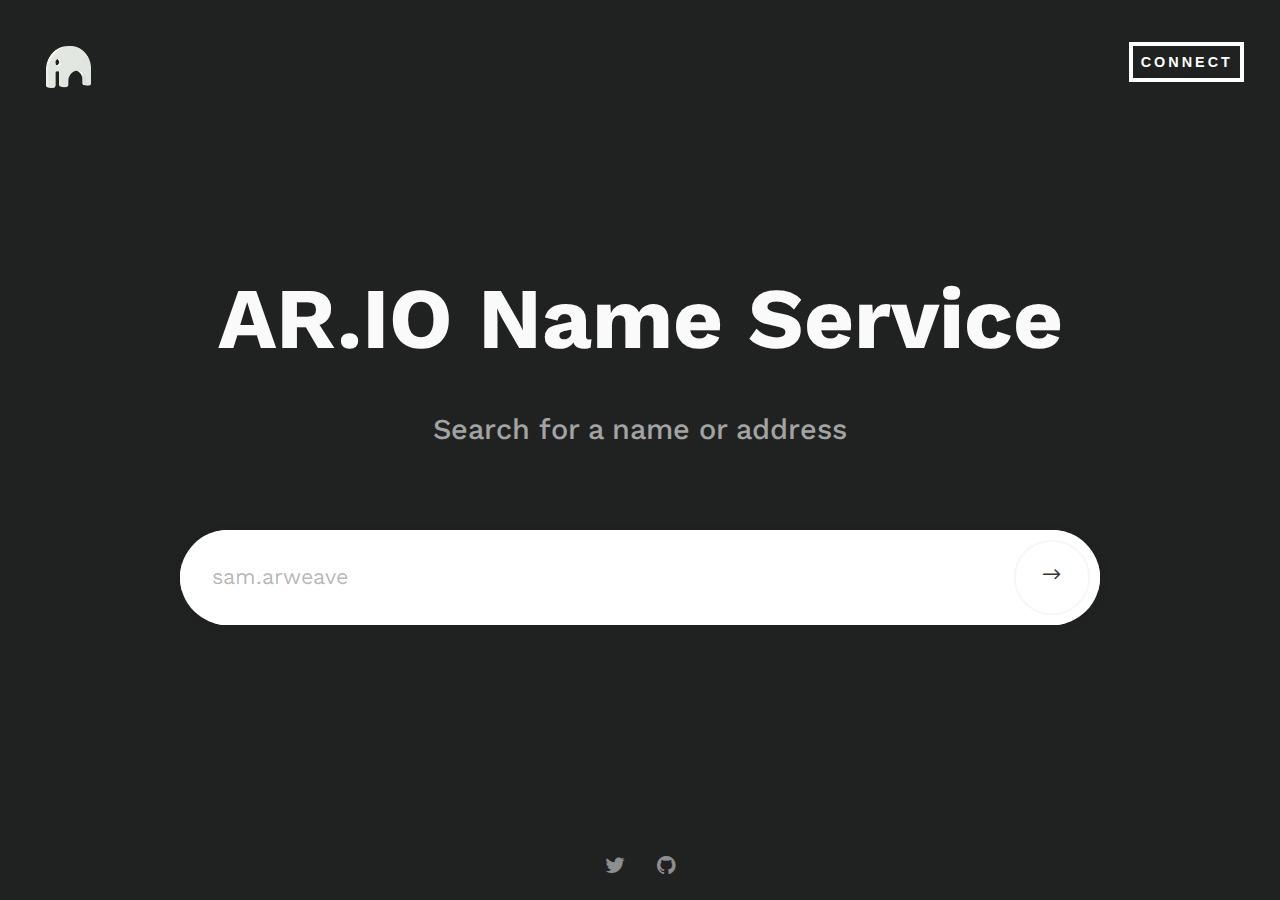
==== index-dark.html @ ba5bc006 "node" ====
<!DOCTYPE html>

<html lang="en-US">
<head>
  <meta charset="UTF-8"/>
  <meta name="viewport" content="width=device-width, initial-scale=1.0">

    <meta name="LPB" content="">
    <meta name="Gateway Name Service"
        content="A decentralized and permanent naming system that is enabled by AR.IO Gateways and used to connect friendly names to PermaWeb apps, pages and data.">
    <meta property="og:image" content="https://res.cloudinary.com/donw16xff/image/upload/v1654749670/slack-imgs.jpg">
    <meta property="og:url" content="https://res.cloudinary.com/donw16xff/image/upload/v1654749670/slack-imgs.jpg">

  <link href="assets/fonts/font-awesome.css" rel="stylesheet" type="text/css">
  <link href="assets/fonts/elegant-fonts.css" rel="stylesheet" type="text/css">
  <!-- <link href="https://fonts.googleapis.com/css?family=Montserrat:400,700" rel="stylesheet"> -->
  <link rel="preconnect" href="https://fonts.googleapis.com">
  <link rel="preconnect" href="https://fonts.gstatic.com" crossorigin>
  <link href="https://fonts.googleapis.com/css2?family=Work+Sans:ital,wght@0,100;0,200;0,300;0,400;0,500;0,600;0,700;0,800;0,900;1,100;1,200;1,300;1,400;1,500;1,600;1,700;1,800;1,900&display=swap" rel="stylesheet">
  <link rel="stylesheet" href="assets/bootstrap/css/bootstrap.css" type="text/css">
  <link rel="stylesheet" href="assets/css/magnific-popup.css" type="text/css">
  <link rel="stylesheet" href="assets/css/style.css" type="text/css">
  <link rel="preconnect" href="https://fonts.googleapis.com">
  <link rel="preconnect" href="https://fonts.gstatic.com" crossorigin>
  <link rel="preconnect" href="https://fonts.googleapis.com">
  <link rel="preconnect" href="https://fonts.gstatic.com" crossorigin>
  <link href="https://fonts.googleapis.com/css2?family=IBM+Plex+Sans:ital,wght@0,100;0,200;0,300;0,400;0,500;0,600;0,700;1,100;1,200;1,300;1,400;1,500;1,600;1,700&family=Karla:ital,wght@0,200;0,300;0,400;0,500;0,600;0,700;0,800;1,200;1,300;1,400;1,500;1,600;1,700;1,800&family=Work+Sans:ital,wght@0,100;0,200;0,300;0,400;0,500;0,600;0,700;0,800;0,900;1,100;1,200;1,300;1,400;1,500;1,600;1,700;1,800;1,900&display=swap" rel="stylesheet">
  <link rel="icon" type="image/png" href="assets/img/favicon-light.png" />

  <title>AR.IO - Composable Gateways</title>

  <style>
  body { background-color: #f3f3f3; }
  </style>

</head>

<body class="dark">

  <div class="page-wrapper">
    <header>
      <div class="brand animate"><a href="index.html"><img src="assets/img/logo-white.png" width="65" alt="" style="padding: 10px;"></a></div>
      <nav>
        <div class="connect-dark">


          <ul class="navigation animate">

            <!-- <li><a href="#" >Whitepaper</a></li> -->

            <li><a href="" data-toggle="modal" data-target="#modal-our-works">Connect</a></li>
          </ul>
          <!--end navigation-->
        </div>
      </nav>
    </header>
    <div class="content-wrapper">
      <div class="content-main animate">
        <div class="container">
          <h1 class="font-size-90" style="color: #fafafa !important;">AR.IO Name Service</h1>
          <h2 class="opacity-60" style="color: #fafafa !important;">Search for a name or address</h2>
          <div class="col-md-10 col-sm-10 col-md-offset-1 col-sm-offset-1">
            <form class="form">
              <div class="input-group">
                <input type="text" class="form-control" name="email" placeholder="sam.arweave">
                <span class="input-group-btn">
                  <button class="btn" type="submit"><i class="arrow_right"></i></button>
                </span>
              </div>
              <!-- <p class="note">*Only relevant information, no spam</p> -->
            </form>
            <!--end form-->
          </div>
          <!--end col-md-10-->
        </div>
        <!--end container-->
      </div>
      <!--end content-main-->
      <div class="background-wrapper">
        <div id="background-content"></div>
      </div>
      <!--end background-wrapper-->
    </div>
    <!--end content-wrapper-->
    <footer>
      <div class="social-icons animate">
        <a href="#"><i class="fa fa-twitter" style="color: #fafafa !important;"></i></a>
        <!-- <a href="#"><i class="fa fa-linkedin"></i></a> -->
        <a href="#"><i class="fa fa-github" style="color: #fafafa !important;"></i></a>


      </div>
      <!--end social-icons-->
    </footer>
  </div>
  <!--end page-wrapper-->



  <!-- Wallet -->
  <div class="modal fade" id="modal-our-works" tabindex="-1" role="dialog" aria-labelledby="modal-our-works-label">
    <div class="modal-dialog" role="document">
      <div class="container">
        <div class="modal-content">
          <div class="modal-header" data-background-color="#121212">
            <button type="button" class="close" data-dismiss="modal" aria-label="Close"><span aria-hidden="true">&times;</span></button>
            <h2 class="modal-title center" style="color: #fafafa;" id="modal-our-works-label" >Connect a Wallet</h2>
          </div>
          <div class="modal-body">
            <div class="row">
              <div class="col-md-6 col-sm-6">
                <img src="assets/img/1a.jpg" class="work image-popup" alt="">

                <!--end description-->
                <div class="image">
                  <div class="bg-transfer"><img src="assets/img/1a.jpg" alt=""></div>
                </div>

              <!--end work-->
            </div>

            <div class="col-md-6 col-sm-6">
              <img src="assets/img/2a.jpg" class="work image-popup" alt="">


              <!--end description-->
              <div class="image">
                <div class="bg-transfer"><img src="assets/img/2a.jpg" alt=""></div>
              </div>

            <!--end work-->
          </div>





          <!--end col-md-4-->
        </div>
        <!--end row-->
      </div>
      <!--end modal-body-->
    </div>
    <!--end modal-content-->
  </div>
  <!--end container-->
</div>
<!--end modal-dialog-->
</div>
<!--end #wallet-->




<script  src="assets/js/jquery-2.2.1.min.js"></script>

<script  src="assets/bootstrap/js/bootstrap.min.js"></script>
<script  src="assets/js/jquery.validate.min.js"></script>
<script  src="assets/js/jquery.magnific-popup.min.js"></script>
<script  src="assets/js/sketch.min.js"></script>
<script  src="assets/js/custom.js"></script>

<!-- <script>



var latitude = 34.038405;
var longitude = -117.946944;
var markerImage = "assets/img/map-marker.png";
var mapTheme = "light";
var mapElement = "map";

$(".modal").on("shown.bs.modal", function (e) {
google.maps.event.addDomListener(window, 'load', simpleMap(latitude, longitude, markerImage, mapTheme, mapElement));
});



var COLOURS = [ '#121212', '#fafafa', '#0A0B09', '#121212', '#FE0230' ];
var radius = 0;
var randomColor = 0;

Sketch.create({

container: document.getElementById( 'background-content' ),
autoclear: false,
retina: 'auto',

update: function() {
radius = 2 + abs( sin( this.millis * 0.003 ) * 50 );
},

click: function() {
randomColor = parseInt( 0 + (COLOURS.length - 0) * Math.random(), 10 ) ;
},

touchmove: function() {

for ( var i = this.touches.length - 1, touch; i >= 0; i-- ) {

touch = this.touches[i];

this.lineCap = 'round';
this.lineJoin = 'round';
this.fillStyle = this.strokeStyle = COLOURS[ randomColor % COLOURS.length ];
this.lineWidth = radius;

this.beginPath();
this.moveTo( touch.ox, touch.oy );
this.lineTo( touch.x, touch.y );
this.stroke();
}
}
});


</script> -->

</body>
---- assets/fonts/elegant-fonts.css ----
@font-face {
	font-family: 'ElegantIcons';
	src:url('fonts/ElegantIcons.eot');
	src:url('fonts/ElegantIcons.eot?#iefix') format('embedded-opentype'),
		url('fonts/ElegantIcons.woff') format('woff'),
		url('fonts/ElegantIcons.ttf') format('truetype'),
		url('fonts/ElegantIcons.svg#ElegantIcons') format('svg');
	font-weight: normal;
	font-style: normal;
}

/* Use the following CSS code if you want to use data attributes for inserting your icons */
[data-icon]:before {
	font-family: 'ElegantIcons';
	content: attr(data-icon);
	speak: none;
	font-weight: normal;
	font-variant: normal;
	text-transform: none;
	line-height: 1;
	-webkit-font-smoothing: antialiased;
	-moz-osx-font-smoothing: grayscale;
}

/* Use the following CSS code if you want to have a class per icon */
/*
Instead of a list of all class selectors,
you can use the generic selector below, but it's slower:
[class*="your-class-prefix"] {
*/
.arrow_up, .arrow_down, .arrow_left, .arrow_right, .arrow_left-up, .arrow_right-up, .arrow_right-down, .arrow_left-down, .arrow-up-down, .arrow_up-down_alt, .arrow_left-right_alt, .arrow_left-right, .arrow_expand_alt2, .arrow_expand_alt, .arrow_condense, .arrow_expand, .arrow_move, .arrow_carrot-up, .arrow_carrot-down, .arrow_carrot-left, .arrow_carrot-right, .arrow_carrot-2up, .arrow_carrot-2down, .arrow_carrot-2left, .arrow_carrot-2right, .arrow_carrot-up_alt2, .arrow_carrot-down_alt2, .arrow_carrot-left_alt2, .arrow_carrot-right_alt2, .arrow_carrot-2up_alt2, .arrow_carrot-2down_alt2, .arrow_carrot-2left_alt2, .arrow_carrot-2right_alt2, .arrow_triangle-up, .arrow_triangle-down, .arrow_triangle-left, .arrow_triangle-right, .arrow_triangle-up_alt2, .arrow_triangle-down_alt2, .arrow_triangle-left_alt2, .arrow_triangle-right_alt2, .arrow_back, .icon_minus-06, .icon_plus, .icon_close, .icon_check, .icon_minus_alt2, .icon_plus_alt2, .icon_close_alt2, .icon_check_alt2, .icon_zoom-out_alt, .icon_zoom-in_alt, .icon_search, .icon_box-empty, .icon_box-selected, .icon_minus-box, .icon_plus-box, .icon_box-checked, .icon_circle-empty, .icon_circle-slelected, .icon_stop_alt2, .icon_stop, .icon_pause_alt2, .icon_pause, .icon_menu, .icon_menu-square_alt2, .icon_menu-circle_alt2, .icon_ul, .icon_ol, .icon_adjust-horiz, .icon_adjust-vert, .icon_document_alt, .icon_documents_alt, .icon_pencil, .icon_pencil-edit_alt, .icon_pencil-edit, .icon_folder-alt, .icon_folder-open_alt, .icon_folder-add_alt, .icon_info_alt, .icon_error-oct_alt, .icon_error-circle_alt, .icon_error-triangle_alt, .icon_question_alt2, .icon_question, .icon_comment_alt, .icon_chat_alt, .icon_vol-mute_alt, .icon_volume-low_alt, .icon_volume-high_alt, .icon_quotations, .icon_quotations_alt2, .icon_clock_alt, .icon_lock_alt, .icon_lock-open_alt, .icon_key_alt, .icon_cloud_alt, .icon_cloud-upload_alt, .icon_cloud-download_alt, .icon_image, .icon_images, .icon_lightbulb_alt, .icon_gift_alt, .icon_house_alt, .icon_genius, .icon_mobile, .icon_tablet, .icon_laptop, .icon_desktop, .icon_camera_alt, .icon_mail_alt, .icon_cone_alt, .icon_ribbon_alt, .icon_bag_alt, .icon_creditcard, .icon_cart_alt, .icon_paperclip, .icon_tag_alt, .icon_tags_alt, .icon_trash_alt, .icon_cursor_alt, .icon_mic_alt, .icon_compass_alt, .icon_pin_alt, .icon_pushpin_alt, .icon_map_alt, .icon_drawer_alt, .icon_toolbox_alt, .icon_book_alt, .icon_calendar, .icon_film, .icon_table, .icon_contacts_alt, .icon_headphones, .icon_lifesaver, .icon_piechart, .icon_refresh, .icon_link_alt, .icon_link, .icon_loading, .icon_blocked, .icon_archive_alt, .icon_heart_alt, .icon_star_alt, .icon_star-half_alt, .icon_star, .icon_star-half, .icon_tools, .icon_tool, .icon_cog, .icon_cogs, .arrow_up_alt, .arrow_down_alt, .arrow_left_alt, .arrow_right_alt, .arrow_left-up_alt, .arrow_right-up_alt, .arrow_right-down_alt, .arrow_left-down_alt, .arrow_condense_alt, .arrow_expand_alt3, .arrow_carrot_up_alt, .arrow_carrot-down_alt, .arrow_carrot-left_alt, .arrow_carrot-right_alt, .arrow_carrot-2up_alt, .arrow_carrot-2dwnn_alt, .arrow_carrot-2left_alt, .arrow_carrot-2right_alt, .arrow_triangle-up_alt, .arrow_triangle-down_alt, .arrow_triangle-left_alt, .arrow_triangle-right_alt, .icon_minus_alt, .icon_plus_alt, .icon_close_alt, .icon_check_alt, .icon_zoom-out, .icon_zoom-in, .icon_stop_alt, .icon_menu-square_alt, .icon_menu-circle_alt, .icon_document, .icon_documents, .icon_pencil_alt, .icon_folder, .icon_folder-open, .icon_folder-add, .icon_folder_upload, .icon_folder_download, .icon_info, .icon_error-circle, .icon_error-oct, .icon_error-triangle, .icon_question_alt, .icon_comment, .icon_chat, .icon_vol-mute, .icon_volume-low, .icon_volume-high, .icon_quotations_alt, .icon_clock, .icon_lock, .icon_lock-open, .icon_key, .icon_cloud, .icon_cloud-upload, .icon_cloud-download, .icon_lightbulb, .icon_gift, .icon_house, .icon_camera, .icon_mail, .icon_cone, .icon_ribbon, .icon_bag, .icon_cart, .icon_tag, .icon_tags, .icon_trash, .icon_cursor, .icon_mic, .icon_compass, .icon_pin, .icon_pushpin, .icon_map, .icon_drawer, .icon_toolbox, .icon_book, .icon_contacts, .icon_archive, .icon_heart, .icon_profile, .icon_group, .icon_grid-2x2, .icon_grid-3x3, .icon_music, .icon_pause_alt, .icon_phone, .icon_upload, .icon_download, .social_facebook, .social_twitter, .social_pinterest, .social_googleplus, .social_tumblr, .social_tumbleupon, .social_wordpress, .social_instagram, .social_dribbble, .social_vimeo, .social_linkedin, .social_rss, .social_deviantart, .social_share, .social_myspace, .social_skype, .social_youtube, .social_picassa, .social_googledrive, .social_flickr, .social_blogger, .social_spotify, .social_delicious, .social_facebook_circle, .social_twitter_circle, .social_pinterest_circle, .social_googleplus_circle, .social_tumblr_circle, .social_stumbleupon_circle, .social_wordpress_circle, .social_instagram_circle, .social_dribbble_circle, .social_vimeo_circle, .social_linkedin_circle, .social_rss_circle, .social_deviantart_circle, .social_share_circle, .social_myspace_circle, .social_skype_circle, .social_youtube_circle, .social_picassa_circle, .social_googledrive_alt2, .social_flickr_circle, .social_blogger_circle, .social_spotify_circle, .social_delicious_circle, .social_facebook_square, .social_twitter_square, .social_pinterest_square, .social_googleplus_square, .social_tumblr_square, .social_stumbleupon_square, .social_wordpress_square, .social_instagram_square, .social_dribbble_square, .social_vimeo_square, .social_linkedin_square, .social_rss_square, .social_deviantart_square, .social_share_square, .social_myspace_square, .social_skype_square, .social_youtube_square, .social_picassa_square, .social_googledrive_square, .social_flickr_square, .social_blogger_square, .social_spotify_square, .social_delicious_square, .icon_printer, .icon_calulator, .icon_building, .icon_floppy, .icon_drive, .icon_search-2, .icon_id, .icon_id-2, .icon_puzzle, .icon_like, .icon_dislike, .icon_mug, .icon_currency, .icon_wallet, .icon_pens, .icon_easel, .icon_flowchart, .icon_datareport, .icon_briefcase, .icon_shield, .icon_percent, .icon_globe, .icon_globe-2, .icon_target, .icon_hourglass, .icon_balance, .icon_rook, .icon_printer-alt, .icon_calculator_alt, .icon_building_alt, .icon_floppy_alt, .icon_drive_alt, .icon_search_alt, .icon_id_alt, .icon_id-2_alt, .icon_puzzle_alt, .icon_like_alt, .icon_dislike_alt, .icon_mug_alt, .icon_currency_alt, .icon_wallet_alt, .icon_pens_alt, .icon_easel_alt, .icon_flowchart_alt, .icon_datareport_alt, .icon_briefcase_alt, .icon_shield_alt, .icon_percent_alt, .icon_globe_alt, .icon_clipboard {
	font-family: 'ElegantIcons';
	speak: none;
	font-style: normal;
	font-weight: normal;
	font-variant: normal;
	text-transform: none;
	line-height: 1;
	-webkit-font-smoothing: antialiased;
}
.arrow_up:before {
	content: "\21";
}
.arrow_down:before {
	content: "\22";
}
.arrow_left:before {
	content: "\23";
}
.arrow_right:before {
	content: "\24";
}
.arrow_left-up:before {
	content: "\25";
}
.arrow_right-up:before {
	content: "\26";
}
.arrow_right-down:before {
	content: "\27";
}
.arrow_left-down:before {
	content: "\28";
}
.arrow-up-down:before {
	content: "\29";
}
.arrow_up-down_alt:before {
	content: "\2a";
}
.arrow_left-right_alt:before {
	content: "\2b";
}
.arrow_left-right:before {
	content: "\2c";
}
.arrow_expand_alt2:before {
	content: "\2d";
}
.arrow_expand_alt:before {
	content: "\2e";
}
.arrow_condense:before {
	content: "\2f";
}
.arrow_expand:before {
	content: "\30";
}
.arrow_move:before {
	content: "\31";
}
.arrow_carrot-up:before {
	content: "\32";
}
.arrow_carrot-down:before {
	content: "\33";
}
.arrow_carrot-left:before {
	content: "\34";
}
.arrow_carrot-right:before {
	content: "\35";
}
.arrow_carrot-2up:before {
	content: "\36";
}
.arrow_carrot-2down:before {
	content: "\37";
}
.arrow_carrot-2left:before {
	content: "\38";
}
.arrow_carrot-2right:before {
	content: "\39";
}
.arrow_carrot-up_alt2:before {
	content: "\3a";
}
.arrow_carrot-down_alt2:before {
	content: "\3b";
}
.arrow_carrot-left_alt2:before {
	content: "\3c";
}
.arrow_carrot-right_alt2:before {
	content: "\3d";
}
.arrow_carrot-2up_alt2:before {
	content: "\3e";
}
.arrow_carrot-2down_alt2:before {
	content: "\3f";
}
.arrow_carrot-2left_alt2:before {
	content: "\40";
}
.arrow_carrot-2right_alt2:before {
	content: "\41";
}
.arrow_triangle-up:before {
	content: "\42";
}
.arrow_triangle-down:before {
	content: "\43";
}
.arrow_triangle-left:before {
	content: "\44";
}
.arrow_triangle-right:before {
	content: "\45";
}
.arrow_triangle-up_alt2:before {
	content: "\46";
}
.arrow_triangle-down_alt2:before {
	content: "\47";
}
.arrow_triangle-left_alt2:before {
	content: "\48";
}
.arrow_triangle-right_alt2:before {
	content: "\49";
}
.arrow_back:before {
	content: "\4a";
}
.icon_minus-06:before {
	content: "\4b";
}
.icon_plus:before {
	content: "\4c";
}
.icon_close:before {
	content: "\4d";
}
.icon_check:before {
	content: "\4e";
}
.icon_minus_alt2:before {
	content: "\4f";
}
.icon_plus_alt2:before {
	content: "\50";
}
.icon_close_alt2:before {
	content: "\51";
}
.icon_check_alt2:before {
	content: "\52";
}
.icon_zoom-out_alt:before {
	content: "\53";
}
.icon_zoom-in_alt:before {
	content: "\54";
}
.icon_search:before {
	content: "\55";
}
.icon_box-empty:before {
	content: "\56";
}
.icon_box-selected:before {
	content: "\57";
}
.icon_minus-box:before {
	content: "\58";
}
.icon_plus-box:before {
	content: "\59";
}
.icon_box-checked:before {
	content: "\5a";
}
.icon_circle-empty:before {
	content: "\5b";
}
.icon_circle-slelected:before {
	content: "\5c";
}
.icon_stop_alt2:before {
	content: "\5d";
}
.icon_stop:before {
	content: "\5e";
}
.icon_pause_alt2:before {
	content: "\5f";
}
.icon_pause:before {
	content: "\60";
}
.icon_menu:before {
	content: "\61";
}
.icon_menu-square_alt2:before {
	content: "\62";
}
.icon_menu-circle_alt2:before {
	content: "\63";
}
.icon_ul:before {
	content: "\64";
}
.icon_ol:before {
	content: "\65";
}
.icon_adjust-horiz:before {
	content: "\66";
}
.icon_adjust-vert:before {
	content: "\67";
}
.icon_document_alt:before {
	content: "\68";
}
.icon_documents_alt:before {
	content: "\69";
}
.icon_pencil:before {
	content: "\6a";
}
.icon_pencil-edit_alt:before {
	content: "\6b";
}
.icon_pencil-edit:before {
	content: "\6c";
}
.icon_folder-alt:before {
	content: "\6d";
}
.icon_folder-open_alt:before {
	content: "\6e";
}
.icon_folder-add_alt:before {
	content: "\6f";
}
.icon_info_alt:before {
	content: "\70";
}
.icon_error-oct_alt:before {
	content: "\71";
}
.icon_error-circle_alt:before {
	content: "\72";
}
.icon_error-triangle_alt:before {
	content: "\73";
}
.icon_question_alt2:before {
	content: "\74";
}
.icon_question:before {
	content: "\75";
}
.icon_comment_alt:before {
	content: "\76";
}
.icon_chat_alt:before {
	content: "\77";
}
.icon_vol-mute_alt:before {
	content: "\78";
}
.icon_volume-low_alt:before {
	content: "\79";
}
.icon_volume-high_alt:before {
	content: "\7a";
}
.icon_quotations:before {
	content: "\7b";
}
.icon_quotations_alt2:before {
	content: "\7c";
}
.icon_clock_alt:before {
	content: "\7d";
}
.icon_lock_alt:before {
	content: "\7e";
}
.icon_lock-open_alt:before {
	content: "\e000";
}
.icon_key_alt:before {
	content: "\e001";
}
.icon_cloud_alt:before {
	content: "\e002";
}
.icon_cloud-upload_alt:before {
	content: "\e003";
}
.icon_cloud-download_alt:before {
	content: "\e004";
}
.icon_image:before {
	content: "\e005";
}
.icon_images:before {
	content: "\e006";
}
.icon_lightbulb_alt:before {
	content: "\e007";
}
.icon_gift_alt:before {
	content: "\e008";
}
.icon_house_alt:before {
	content: "\e009";
}
.icon_genius:before {
	content: "\e00a";
}
.icon_mobile:before {
	content: "\e00b";
}
.icon_tablet:before {
	content: "\e00c";
}
.icon_laptop:before {
	content: "\e00d";
}
.icon_desktop:before {
	content: "\e00e";
}
.icon_camera_alt:before {
	content: "\e00f";
}
.icon_mail_alt:before {
	content: "\e010";
}
.icon_cone_alt:before {
	content: "\e011";
}
.icon_ribbon_alt:before {
	content: "\e012";
}
.icon_bag_alt:before {
	content: "\e013";
}
.icon_creditcard:before {
	content: "\e014";
}
.icon_cart_alt:before {
	content: "\e015";
}
.icon_paperclip:before {
	content: "\e016";
}
.icon_tag_alt:before {
	content: "\e017";
}
.icon_tags_alt:before {
	content: "\e018";
}
.icon_trash_alt:before {
	content: "\e019";
}
.icon_cursor_alt:before {
	content: "\e01a";
}
.icon_mic_alt:before {
	content: "\e01b";
}
.icon_compass_alt:before {
	content: "\e01c";
}
.icon_pin_alt:before {
	content: "\e01d";
}
.icon_pushpin_alt:before {
	content: "\e01e";
}
.icon_map_alt:before {
	content: "\e01f";
}
.icon_drawer_alt:before {
	content: "\e020";
}
.icon_toolbox_alt:before {
	content: "\e021";
}
.icon_book_alt:before {
	content: "\e022";
}
.icon_calendar:before {
	content: "\e023";
}
.icon_film:before {
	content: "\e024";
}
.icon_table:before {
	content: "\e025";
}
.icon_contacts_alt:before {
	content: "\e026";
}
.icon_headphones:before {
	content: "\e027";
}
.icon_lifesaver:before {
	content: "\e028";
}
.icon_piechart:before {
	content: "\e029";
}
.icon_refresh:before {
	content: "\e02a";
}
.icon_link_alt:before {
	content: "\e02b";
}
.icon_link:before {
	content: "\e02c";
}
.icon_loading:before {
	content: "\e02d";
}
.icon_blocked:before {
	content: "\e02e";
}
.icon_archive_alt:before {
	content: "\e02f";
}
.icon_heart_alt:before {
	content: "\e030";
}
.icon_star_alt:before {
	content: "\e031";
}
.icon_star-half_alt:before {
	content: "\e032";
}
.icon_star:before {
	content: "\e033";
}
.icon_star-half:before {
	content: "\e034";
}
.icon_tools:before {
	content: "\e035";
}
.icon_tool:before {
	content: "\e036";
}
.icon_cog:before {
	content: "\e037";
}
.icon_cogs:before {
	content: "\e038";
}
.arrow_up_alt:before {
	content: "\e039";
}
.arrow_down_alt:before {
	content: "\e03a";
}
.arrow_left_alt:before {
	content: "\e03b";
}
.arrow_right_alt:before {
	content: "\e03c";
}
.arrow_left-up_alt:before {
	content: "\e03d";
}
.arrow_right-up_alt:before {
	content: "\e03e";
}
.arrow_right-down_alt:before {
	content: "\e03f";
}
.arrow_left-down_alt:before {
	content: "\e040";
}
.arrow_condense_alt:before {
	content: "\e041";
}
.arrow_expand_alt3:before {
	content: "\e042";
}
.arrow_carrot_up_alt:before {
	content: "\e043";
}
.arrow_carrot-down_alt:before {
	content: "\e044";
}
.arrow_carrot-left_alt:before {
	content: "\e045";
}
.arrow_carrot-right_alt:before {
	content: "\e046";
}
.arrow_carrot-2up_alt:before {
	content: "\e047";
}
.arrow_carrot-2dwnn_alt:before {
	content: "\e048";
}
.arrow_carrot-2left_alt:before {
	content: "\e049";
}
.arrow_carrot-2right_alt:before {
	content: "\e04a";
}
.arrow_triangle-up_alt:before {
	content: "\e04b";
}
.arrow_triangle-down_alt:before {
	content: "\e04c";
}
.arrow_triangle-left_alt:before {
	content: "\e04d";
}
.arrow_triangle-right_alt:before {
	content: "\e04e";
}
.icon_minus_alt:before {
	content: "\e04f";
}
.icon_plus_alt:before {
	content: "\e050";
}
.icon_close_alt:before {
	content: "\e051";
}
.icon_check_alt:before {
	content: "\e052";
}
.icon_zoom-out:before {
	content: "\e053";
}
.icon_zoom-in:before {
	content: "\e054";
}
.icon_stop_alt:before {
	content: "\e055";
}
.icon_menu-square_alt:before {
	content: "\e056";
}
.icon_menu-circle_alt:before {
	content: "\e057";
}
.icon_document:before {
	content: "\e058";
}
.icon_documents:before {
	content: "\e059";
}
.icon_pencil_alt:before {
	content: "\e05a";
}
.icon_folder:before {
	content: "\e05b";
}
.icon_folder-open:before {
	content: "\e05c";
}
.icon_folder-add:before {
	content: "\e05d";
}
.icon_folder_upload:before {
	content: "\e05e";
}
.icon_folder_download:before {
	content: "\e05f";
}
.icon_info:before {
	content: "\e060";
}
.icon_error-circle:before {
	content: "\e061";
}
.icon_error-oct:before {
	content: "\e062";
}
.icon_error-triangle:before {
	content: "\e063";
}
.icon_question_alt:before {
	content: "\e064";
}
.icon_comment:before {
	content: "\e065";
}
.icon_chat:before {
	content: "\e066";
}
.icon_vol-mute:before {
	content: "\e067";
}
.icon_volume-low:before {
	content: "\e068";
}
.icon_volume-high:before {
	content: "\e069";
}
.icon_quotations_alt:before {
	content: "\e06a";
}
.icon_clock:before {
	content: "\e06b";
}
.icon_lock:before {
	content: "\e06c";
}
.icon_lock-open:before {
	content: "\e06d";
}
.icon_key:before {
	content: "\e06e";
}
.icon_cloud:before {
	content: "\e06f";
}
.icon_cloud-upload:before {
	content: "\e070";
}
.icon_cloud-download:before {
	content: "\e071";
}
.icon_lightbulb:before {
	content: "\e072";
}
.icon_gift:before {
	content: "\e073";
}
.icon_house:before {
	content: "\e074";
}
.icon_camera:before {
	content: "\e075";
}
.icon_mail:before {
	content: "\e076";
}
.icon_cone:before {
	content: "\e077";
}
.icon_ribbon:before {
	content: "\e078";
}
.icon_bag:before {
	content: "\e079";
}
.icon_cart:before {
	content: "\e07a";
}
.icon_tag:before {
	content: "\e07b";
}
.icon_tags:before {
	content: "\e07c";
}
.icon_trash:before {
	content: "\e07d";
}
.icon_cursor:before {
	content: "\e07e";
}
.icon_mic:before {
	content: "\e07f";
}
.icon_compass:before {
	content: "\e080";
}
.icon_pin:before {
	content: "\e081";
}
.icon_pushpin:before {
	content: "\e082";
}
.icon_map:before {
	content: "\e083";
}
.icon_drawer:before {
	content: "\e084";
}
.icon_toolbox:before {
	content: "\e085";
}
.icon_book:before {
	content: "\e086";
}
.icon_contacts:before {
	content: "\e087";
}
.icon_archive:before {
	content: "\e088";
}
.icon_heart:before {
	content: "\e089";
}
.icon_profile:before {
	content: "\e08a";
}
.icon_group:before {
	content: "\e08b";
}
.icon_grid-2x2:before {
	content: "\e08c";
}
.icon_grid-3x3:before {
	content: "\e08d";
}
.icon_music:before {
	content: "\e08e";
}
.icon_pause_alt:before {
	content: "\e08f";
}
.icon_phone:before {
	content: "\e090";
}
.icon_upload:before {
	content: "\e091";
}
.icon_download:before {
	content: "\e092";
}
.social_facebook:before {
	content: "\e093";
}
.social_twitter:before {
	content: "\e094";
}
.social_pinterest:before {
	content: "\e095";
}
.social_googleplus:before {
	content: "\e096";
}
.social_tumblr:before {
	content: "\e097";
}
.social_tumbleupon:before {
	content: "\e098";
}
.social_wordpress:before {
	content: "\e099";
}
.social_instagram:before {
	content: "\e09a";
}
.social_dribbble:before {
	content: "\e09b";
}
.social_vimeo:before {
	content: "\e09c";
}
.social_linkedin:before {
	content: "\e09d";
}
.social_rss:before {
	content: "\e09e";
}
.social_deviantart:before {
	content: "\e09f";
}
.social_share:before {
	content: "\e0a0";
}
.social_myspace:before {
	content: "\e0a1";
}
.social_skype:before {
	content: "\e0a2";
}
.social_youtube:before {
	content: "\e0a3";
}
.social_picassa:before {
	content: "\e0a4";
}
.social_googledrive:before {
	content: "\e0a5";
}
.social_flickr:before {
	content: "\e0a6";
}
.social_blogger:before {
	content: "\e0a7";
}
.social_spotify:before {
	content: "\e0a8";
}
.social_delicious:before {
	content: "\e0a9";
}
.social_facebook_circle:before {
	content: "\e0aa";
}
.social_twitter_circle:before {
	content: "\e0ab";
}
.social_pinterest_circle:before {
	content: "\e0ac";
}
.social_googleplus_circle:before {
	content: "\e0ad";
}
.social_tumblr_circle:before {
	content: "\e0ae";
}
.social_stumbleupon_circle:before {
	content: "\e0af";
}
.social_wordpress_circle:before {
	content: "\e0b0";
}
.social_instagram_circle:before {
	content: "\e0b1";
}
.social_dribbble_circle:before {
	content: "\e0b2";
}
.social_vimeo_circle:before {
	content: "\e0b3";
}
.social_linkedin_circle:before {
	content: "\e0b4";
}
.social_rss_circle:before {
	content: "\e0b5";
}
.social_deviantart_circle:before {
	content: "\e0b6";
}
.social_share_circle:before {
	content: "\e0b7";
}
.social_myspace_circle:before {
	content: "\e0b8";
}
.social_skype_circle:before {
	content: "\e0b9";
}
.social_youtube_circle:before {
	content: "\e0ba";
}
.social_picassa_circle:before {
	content: "\e0bb";
}
.social_googledrive_alt2:before {
	content: "\e0bc";
}
.social_flickr_circle:before {
	content: "\e0bd";
}
.social_blogger_circle:before {
	content: "\e0be";
}
.social_spotify_circle:before {
	content: "\e0bf";
}
.social_delicious_circle:before {
	content: "\e0c0";
}
.social_facebook_square:before {
	content: "\e0c1";
}
.social_twitter_square:before {
	content: "\e0c2";
}
.social_pinterest_square:before {
	content: "\e0c3";
}
.social_googleplus_square:before {
	content: "\e0c4";
}
.social_tumblr_square:before {
	content: "\e0c5";
}
.social_stumbleupon_square:before {
	content: "\e0c6";
}
.social_wordpress_square:before {
	content: "\e0c7";
}
.social_instagram_square:before {
	content: "\e0c8";
}
.social_dribbble_square:before {
	content: "\e0c9";
}
.social_vimeo_square:before {
	content: "\e0ca";
}
.social_linkedin_square:before {
	content: "\e0cb";
}
.social_rss_square:before {
	content: "\e0cc";
}
.social_deviantart_square:before {
	content: "\e0cd";
}
.social_share_square:before {
	content: "\e0ce";
}
.social_myspace_square:before {
	content: "\e0cf";
}
.social_skype_square:before {
	content: "\e0d0";
}
.social_youtube_square:before {
	content: "\e0d1";
}
.social_picassa_square:before {
	content: "\e0d2";
}
.social_googledrive_square:before {
	content: "\e0d3";
}
.social_flickr_square:before {
	content: "\e0d4";
}
.social_blogger_square:before {
	content: "\e0d5";
}
.social_spotify_square:before {
	content: "\e0d6";
}
.social_delicious_square:before {
	content: "\e0d7";
}
.icon_printer:before {
	content: "\e103";
}
.icon_calulator:before {
	content: "\e0ee";
}
.icon_building:before {
	content: "\e0ef";
}
.icon_floppy:before {
	content: "\e0e8";
}
.icon_drive:before {
	content: "\e0ea";
}
.icon_search-2:before {
	content: "\e101";
}
.icon_id:before {
	content: "\e107";
}
.icon_id-2:before {
	content: "\e108";
}
.icon_puzzle:before {
	content: "\e102";
}
.icon_like:before {
	content: "\e106";
}
.icon_dislike:before {
	content: "\e0eb";
}
.icon_mug:before {
	content: "\e105";
}
.icon_currency:before {
	content: "\e0ed";
}
.icon_wallet:before {
	content: "\e100";
}
.icon_pens:before {
	content: "\e104";
}
.icon_easel:before {
	content: "\e0e9";
}
.icon_flowchart:before {
	content: "\e109";
}
.icon_datareport:before {
	content: "\e0ec";
}
.icon_briefcase:before {
	content: "\e0fe";
}
.icon_shield:before {
	content: "\e0f6";
}
.icon_percent:before {
	content: "\e0fb";
}
.icon_globe:before {
	content: "\e0e2";
}
.icon_globe-2:before {
	content: "\e0e3";
}
.icon_target:before {
	content: "\e0f5";
}
.icon_hourglass:before {
	content: "\e0e1";
}
.icon_balance:before {
	content: "\e0ff";
}
.icon_rook:before {
	content: "\e0f8";
}
.icon_printer-alt:before {
	content: "\e0fa";
}
.icon_calculator_alt:before {
	content: "\e0e7";
}
.icon_building_alt:before {
	content: "\e0fd";
}
.icon_floppy_alt:before {
	content: "\e0e4";
}
.icon_drive_alt:before {
	content: "\e0e5";
}
.icon_search_alt:before {
	content: "\e0f7";
}
.icon_id_alt:before {
	content: "\e0e0";
}
.icon_id-2_alt:before {
	content: "\e0fc";
}
.icon_puzzle_alt:before {
	content: "\e0f9";
}
.icon_like_alt:before {
	content: "\e0dd";
}
.icon_dislike_alt:before {
	content: "\e0f1";
}
.icon_mug_alt:before {
	content: "\e0dc";
}
.icon_currency_alt:before {
	content: "\e0f3";
}
.icon_wallet_alt:before {
	content: "\e0d8";
}
.icon_pens_alt:before {
	content: "\e0db";
}
.icon_easel_alt:before {
	content: "\e0f0";
}
.icon_flowchart_alt:before {
	content: "\e0df";
}
.icon_datareport_alt:before {
	content: "\e0f2";
}
.icon_briefcase_alt:before {
	content: "\e0f4";
}
.icon_shield_alt:before {
	content: "\e0d9";
}
.icon_percent_alt:before {
	content: "\e0da";
}
.icon_globe_alt:before {
	content: "\e0de";
}
.icon_clipboard:before {
	content: "\e0e6";
}


	.glyph {
		float: left;
		text-align: center;
		padding: .75em;
		margin: .4em 1.5em .75em 0;
		width: 6em;
text-shadow: none;
	}
        .glyph_big {
        font-size: 128px;
        color: #59c5dc;
        float: left;
        margin-right: 20px;
        }

        .glyph div { padding-bottom: 10px;}

	.glyph input {
		font-family: consolas, monospace;
		font-size: 12px;
		width: 100%;
		text-align: center;
		border: 0;
		box-shadow: 0 0 0 1px #ccc;
		padding: .2em;
                -moz-border-radius: 5px;
                -webkit-border-radius: 5px;
	}
	.centered {
		margin-left: auto;
		margin-right: auto;
	}
	.glyph .fs1 {
		font-size: 2em;
	}
---- assets/css/style.css ----
/*----------------------------------------------------------------------------------------------------------------------
Project:	    CreaSoon
Version:        1.0.0

Default Color   #000;

Body copy:		'Monsterat', sans-serif; 14px;
Headers:		'Monsterat', sans-serif;

----------------------------------------------------------------------------------------------------------------------*/

/*----------------------------------------------------------------------------------------------------------------------
[Table of contents]

A. Basic Styling
  -- Styling

B. Helpers
  -- Animations
  -- Universal Classes

C. Components
  -- Background
  -- Box
  -- Content wrapper
  -- Count-down
  -- Footer
  -- Forms
  -- Header
  -- Magnific popup
  -- Map
  -- Modal
  -- Page wrapper
  -- Parallax
  -- Person
  -- Skill
  -- Social icons
  -- Work;

----------------------------------------------------------------------------------------------------------------------*/

/***********************************************************************************************************************
A. Basic Styling
***********************************************************************************************************************/


body, html {
    height: 100%;
    font-family: 'Work Sans', sans-serif;
    font-size: 1.2rem;
    overflow: hidden;
    position: relative;
    margin-right: 0 !important;
    margin: 0;
    /* background-image: linear-gradient(rgba(0,0,0,0.1),rgba(0,0,0,0.1)), url('../img/h.jpg'); */
    /* background-image: linear-gradient(rgba(0,0,0,0.0),rgba(0,0,0,0.0)), url('../img/01.png'); */
    /* background-image: linear-gradient(RGBA(243, 243, 243, .5),RGBA(243, 243, 243, .5)), url('../img/01.png'); */
    /* background-image: linear-gradient(RGBA(243, 243, 243, .8),RGBA(243, 243, 243, .8)), url('../img/02.jpg'); */
    /* background-image: linear-gradient(RGBA(8, 9, 9, .9),RGBA(8, 9, 9, .9)), url('../img/02.jpg'); */
    /* background-image: linear-gradient(RGBA(243, 243, 243, .8),RGBA(243, 243, 243, .8)), url('../img/04.jpg'); */
}


.light {
  background-image: linear-gradient(RGBA(243, 243, 243, .8),RGBA(243, 243, 243, .8)), url('../img/02.jpg');
}

.dark {
  background-image: linear-gradient(RGBA(8, 9, 9, .9),RGBA(8, 9, 9, .9)), url('../img/02.jpg');
}

@import url('https://fonts.googleapis.com/css?family=Inconsolata:400,700');

.connect a
     {
        /*placement for code pen*/
        /* margin: 10% 40%; */
        /*Button Text Style*/
        font-family:'Inconsolata', 'Helvetica', 'Arial',         sans-serif;
        font-size: inherit;
        text-align: center;
        font-weight: bold;
        letter-spacing: 3px;
        text-transform: uppercase;
        text-decoration:none;
        /*Button Color & Border*/
        border: 4px solid #000 ;
        color: #000;
        background: #fff;
        outline: none;
        /*Position, Display, Size*/
        position: relative;
        display: inline-block;
        padding: 15px 10px 14px;
        cursor: pointer;
        width: auto;
            }
.connect a:after {
        /*Make a:after be as big as button*/
        position: absolute;
        width: 100%;
        height: 100%;
        /*Give a:after Border & Background color*/
        border: 2px solid #000;
        background-color: #000;
        /*Decide Location of a:after..this gives a           bottom right shadow*/
        left: 4px;
        top: 4px;
        /*Place a:after behind button*/
        z-index: -1;
        content: '';
        /*Animation/Transition Speed*/
        -webkit-transition: all 0.5s;
        -moz-transition: all 0.5s;
        -o-transition: all 0.5s;

         }
.connect a:hover {
          top:2px;
          left:2px;
            }
 .connect a:hover:after   {
         top: -2px;
         left: -2px;
            }

            .connect-dark a
                 {
                    /*placement for code pen*/
                    /* margin: 10% 40%; */
                    /*Button Text Style*/
                    font-family:'Inconsolata', 'Helvetica', 'Arial',         sans-serif;
                    font-size: inherit;
                    text-align: center;
                    font-weight: bold;
                    letter-spacing: 3px;
                    text-transform: uppercase;
                    text-decoration:none;
                    /*Button Color & Border*/
                    border: 4px solid #fff ;
                    color: #fff;
                    background: RGBA(32, 33, 33, 1.00);
                    outline: none;
                    /*Position, Display, Size*/
                    position: relative;
                    display: inline-block;
                    padding: 15px 10px 14px;
                    cursor: pointer;
                    width: auto;
                        }
            .connect-dark a:after {
                    /*Make a:after be as big as button*/
                    position: absolute;
                    width: 100%;
                    height: 100%;
                    /*Give a:after Border & Background color*/
                    border: 2px solid #fff;
                    background-color: #fff;
                    /*Decide Location of a:after..this gives a           bottom right shadow*/
                    left: 4px;
                    top: 4px;
                    /*Place a:after behind button*/
                    z-index: -1;
                    content: '';
                    /*Animation/Transition Speed*/
                    -webkit-transition: all 0.5s;
                    -moz-transition: all 0.5s;
                    -o-transition: all 0.5s;

                     }
            .connect-dark a:hover {
                      top:2px;
                      left:2px;
                        }
             .connect-dark a:hover:after   {
                     top: -2px;
                     left: -2px;
                        }


a {
    transition: .4s ease;
    outline: none !important;
    color: #000;
}

a:hover, a:focus, a:active {
    text-decoration: none;
}

a.icon i {
    margin-right: .375rem;
    margin-left: .375rem;
}

dl dt {
    float: left;
}

dl dd {
    text-align: right;
    margin-bottom: .375rem;
}

h1 {
    font-size: 5rem;
    font-weight: bold;
}

h2 {
    font-size: 1.5rem;
}

h4 {
    font-size: 1.125rem;
    font-weight: bold;
}

h5 {
    font-size: .875rem;
}

p {
    opacity: .6;
}

img {
    max-width: 100%;
}

section {
    margin-bottom: 2.5rem;
}

/***********************************************************************************************************************
B. Helpers
***********************************************************************************************************************/

/* Animate */

.animate {
    transition: .6s;
    opacity: 0;
    transform: scale(.98);
}

.animate.idle {
    opacity: 1;
    transform: scale(1);
}

.background-wrapper, .active-slider {
    position: absolute;
    top: 0;
    left: 0;
    width: 100%;
    height: 100%;
    z-index: 0;
    overflow: hidden;
}

.background-wrapper img, .active-slider img {
    width: 100%;
    height: auto;
}

.background-wrapper .map, .active-slider .map {
    height: 100%;
}

.background-wrapper .background-color, .active-slider .background-color {
    position: absolute;
    top: 0;
    left: 0;
    width: 100%;
    height: 100%;
    z-index: -2;
}

.background-wrapper .background-color.background-color-white,
.active-slider .background-color.background-color-white {
    background-color: #fff;
}

.background-wrapper .background-color.background-color-black,
.active-slider .background-color.background-color-black {
    background-color: #000;
}

.bg-transfer {
    background-size: cover;
    background-position: center center;
    position: absolute;
    top: 0;
    left: 0;
    height: 100%;
    overflow: hidden;
    z-index: -1;
    width: 100%;
}

.bg-transfer img {
    display: none !important;
}

.bg-transfer.bg-fixed {
    background-attachment: fixed;
    background-size: 100%;
    background-position: top center;
}

.center {
    text-align: center;
}

.note {
    opacity: .4;
    font-size: .75rem;
    margin: .5rem 0;
}

.shadow {
    box-shadow: 0 .0625rem .625rem rgba(0, 0, 0, .07);
}

.font-size-10 {
    font-size: .625rem;
}

.font-size-20 {
    font-size: 1.25rem;
}

.font-size-30 {
    font-size: 1.875rem;
}

.font-size-40 {
    font-size: 2.5rem;
}

.font-size-50 {
    font-size: 3.125rem;
}

.font-size-60 {
    font-size: 3.75rem;
}

.font-size-70 {
    font-size: 4.375rem;
}

.font-size-80 {
    font-size: 5rem;
}

.font-size-90 {
    font-size: 4.5rem;
}

.font-size-100 {
    font-size: 6.25rem;
}

.font-size-110 {
    font-size: 6.875rem;
}

.font-size-120 {
    font-size: 7.5rem;
}

.opacity-90 {
    opacity: .9;
}

.opacity-80 {
    opacity: .8;
}

.opacity-70 {
    opacity: .7;
}

.opacity-60 {
    opacity: .6;
}

.opacity-50 {
    opacity: .5;
}

.opacity-40 {
    opacity: .4;
}

.opacity-30 {
    opacity: .3;
}

.opacity-20 {
    opacity: .2;
}

.opacity-19 {
    opacity: .19;
}

.opacity-18 {
    opacity: .18;
}

.opacity-17 {
    opacity: .17;
}

.opacity-16 {
    opacity: .16;
}

.opacity-15 {
    opacity: .15;
}

.opacity-14 {
    opacity: .14;
}

.opacity-13 {
    opacity: .13;
}

.opacity-12 {
    opacity: .12;
}

.opacity-11 {
    opacity: .11;
}

.opacity-10 {
    opacity: .1;
}

.opacity-9 {
    opacity: .09;
}

.opacity-8 {
    opacity: .08;
}

.opacity-7 {
    opacity: .07;
}

.opacity-6 {
    opacity: .06;
}

.opacity-5 {
    opacity: .05;
}

.opacity-4 {
    opacity: .04;
}

.opacity-3 {
    opacity: .03;
}

.opacity-2 {
    opacity: .02;
}

.opacity-1 {
    opacity: .01;
}

.opacity-0 {
    opacity: ;
}

/***********************************************************************************************************************
C. Components
***********************************************************************************************************************/

/* Background */

#background-content {
    height: 100%;
    width: 100%;
}

/* -- Box */

.box {
    margin-bottom: 1.875rem;
}

.box .icon {
    margin-top: .9375rem;
}

/* -- Content Wrapper */

.content-wrapper {
    display: table;
    height: 100%;
    width: 100%;
    position: absolute;
}

.content-wrapper .content-main {
    text-align: center;
    z-index: 1;
    pointer-events: none;
    display: table-cell;
    vertical-align: middle;
    position: relative;
}

.content-wrapper .content-main h1 {
    margin-bottom: 2.5rem;
}

.content-wrapper .content-main h2 {
    margin-top: 1.25rem;
    margin-bottom: 2.5rem;
}

.content-wrapper .content-main form {
    pointer-events: auto;
    margin-top: 1.875rem;
    margin-bottom: 1.25rem;
}

.content-wrapper .content-main .container {
    z-index: 1;
    position: relative;
}

/* -- Count Down */

.count-down {
    margin-bottom: 3.75rem;
}

.count-down .countdown-row {
    width: 100%;
}

.count-down .countdown-row.countdown-show4 .countdown-section {
    width: 25%;
}

.count-down .countdown-row.countdown-show3 .countdown-section {
    width: 33%;
}

.count-down .countdown-row.countdown-show2 .countdown-section {
    width: 50%;
}

.count-down .countdown-row.countdown-show1 .countdown-section {
    width: 100%;
}

.count-down .countdown-row .countdown-section {
    display: inline-block;
    position: relative;
}

.count-down .countdown-row .countdown-amount {
    font-size: 3.75rem;
    font-weight: bold;
    display: block;
    margin-bottom: -1.25rem;
    position: relative;
}

.count-down .countdown-row .countdown-period {
    opacity: .5;
    font-size: .75rem;
    text-transform: uppercase;
}

/* -- Footer */

footer {
    position: absolute;
    bottom: .625rem;
    text-align: center;
    width: 100%;
}

footer .social-icons a {
    opacity: .5;
    color: #000;
    padding: .3125rem .625rem;
    display: inline-block;
    font-size: 1.125rem;
}

footer .social-icons a:hover {
    opacity: 1;
}

input[type="text"], input[type="email"], input[type="date"], input[type="time"],
input[type="search"], input[type="password"], input[type="number"],
input[type="tel"], textarea.form-control {
    border-radius: 0;
    transition: .3s;
    box-shadow: none;
    -webkit-appearance: none;
    background-color: rgba(0, 0, 0, .03);
    border: 0 solid transparent;
    color: rgba(0, 0, 0, .6);
    outline: none !important;
    padding-top: .75rem;
    padding-bottom: .75rem;
    padding-left: .75rem;
    padding-right: .75rem;
    width: 100%;
    height: inherit;
    font-size: .875rem;
}

input[type="text"]:active, input[type="text"]:focus, input[type="email"]:active,
input[type="email"]:focus, input[type="date"]:active, input[type="date"]:focus,
input[type="time"]:active, input[type="time"]:focus, input[type="search"]:active,
input[type="search"]:focus, input[type="password"]:active,
input[type="password"]:focus, input[type="number"]:active,
input[type="number"]:focus, input[type="tel"]:active, input[type="tel"]:focus,
textarea.form-control:active, textarea.form-control:focus {
    box-shadow: none;
    background-color: rgba(0, 0, 0, .06);
    border-color: #fff;
}

input[type="text"]:hover, input[type="email"]:hover, input[type="date"]:hover,
input[type="time"]:hover, input[type="search"]:hover,
input[type="password"]:hover, input[type="number"]:hover,
input[type="tel"]:hover, textarea.form-control:hover {
    box-shadow: none;
    background-color: rgba(0, 0, 0, .06);
}

form.has-background {
    border-radius: .3125rem;
    background-color: rgba(0, 0, 0, .3);
    padding: 1.25rem;
}

form.submitted .status {
    transform: scale(1);
}

form.submitted .form-group, form.submitted .input-group {
    pointer-events: none;
}

form .status {
    transform: scale(.1);
    transition: .4s ease;
    top: -1.25rem;
    right: -1.25rem;
    position: absolute;
}

form .status .status-icon {
    border-radius: 50%;
    transition: .4s ease;
    width: 2.5rem;
    height: 2.5rem;
    background-color: grey;
    color: #fff;
    text-align: center;
    line-height: 2.5rem;
}

form .status .status-icon.valid {
    background-color: #50aa8d;
}

form .status .status-icon.invalid {
    background-color: #e45544;
}

form .status i {
    font-size: 1.125rem;
}

.form ::-webkit-input-placeholder {
    color: rgba(0, 0, 0, .3);
}

.form :-moz-placeholder {
    color: rgba(0, 0, 0, .3);
}

.form ::-moz-placeholder {
    color: rgba(0, 0, 0, .3);
}

.form :-ms-input-placeholder {
    color: rgba(0, 0, 0, .3);
}

.input-group {
    box-shadow: .0625rem .0625rem .5rem rgba(0, 0, 0, .07);
    border-radius: 3.125rem;
    width: 100%;
    overflow: hidden;
}

.input-group .input-group-btn {
    position: absolute;
    height: 100%;
    right: 0;
    width: auto;
    z-index: 5;
}

.input-group .input-group-btn .btn {
    transform: scale(.8);
    border-radius: 100%;
    transition: .4s ease;
    border: .1875rem solid rgba(0, 0, 0, .03);
    background-color: transparent;
    height: 100%;
    outline: none !important;
    width: 5rem;
    font-size: 1.5rem;
}

.input-group .input-group-btn .btn:hover {
    background-color: rgba(0, 0, 0, .03);
}

.input-group input[type="text"], .input-group input[type="email"],
.input-group input[type="date"], .input-group input[type="time"],
.input-group input[type="search"], .input-group input[type="password"],
.input-group input[type="number"], .input-group input[type="tel"],
.input-group textarea.form-control {
    border-radius: 0;
    transition: .3s;
    box-shadow: none;
    -webkit-appearance: none;
    background-color: #fff;
    border: .125rem solid #fff;
    color: rgba(0, 0, 0, .6);
    outline: none !important;
    padding-top: 1.5625rem;
    padding-bottom: 1.5625rem;
    padding-left: 1.5625rem;
    padding-right: 1.5625rem;
    width: 100%;
    height: inherit;
    font-size: 1.125rem;
}

.input-group input[type="text"]:active, .input-group input[type="text"]:focus,
.input-group input[type="email"]:active, .input-group input[type="email"]:focus,
.input-group input[type="date"]:active, .input-group input[type="date"]:focus,
.input-group input[type="time"]:active, .input-group input[type="time"]:focus,
.input-group input[type="search"]:active,
.input-group input[type="search"]:focus,
.input-group input[type="password"]:active,
.input-group input[type="password"]:focus,
.input-group input[type="number"]:active,
.input-group input[type="number"]:focus, .input-group input[type="tel"]:active,
.input-group input[type="tel"]:focus, .input-group textarea.form-control:active,
.input-group textarea.form-control:focus {
    box-shadow: none;
    background-color: #fff;
    border-color: #fff;
}

.input-group input[type="text"]:hover, .input-group input[type="email"]:hover,
.input-group input[type="date"]:hover, .input-group input[type="time"]:hover,
.input-group input[type="search"]:hover,
.input-group input[type="password"]:hover,
.input-group input[type="number"]:hover, .input-group input[type="tel"]:hover,
.input-group textarea.form-control:hover {
    box-shadow: none;
    background-color: #fff;
}

.form-group .btn {
    padding-top: .875rem;
    padding-bottom: .875rem;
}

/* -- Header */

.page-wrapper header {
    position: fixed;
    z-index: 999;
    padding: 1.875rem;
    display: table;
    width: 100%;
    pointer-events: none;
}

.page-wrapper header .brand {
    text-align: left;
    display: table-cell;
    vertical-align: middle;
    pointer-events: auto;
}

.page-wrapper header nav {
    display: table-cell;
    vertical-align: middle;
    text-align: right;
}

.page-wrapper header nav .navigation li {
    display: inline-block;
}

.page-wrapper header nav .navigation li a {
    padding: .3125rem .375rem;
    font-weight: bold;
    text-transform: uppercase;
    font-size: .75rem;
    pointer-events: auto;
}

/* -- Magnific Popup */

.mfp-wrap {
    z-index: 2000;
}

.mfp-bg {
    z-index: 1999;
}

/* -- Map */

#map {
    height: 12.5rem;
    width: 100%;
}

/* -- Modal */

.modal {
    text-align: center;
}

.modal.fade .modal-dialog {
    transform: translate(0, 0) scale(.95);
}

.modal.fade.in .modal-dialog {
    transform: translate(0, 0) scale(1);
}

.modal-dialog {
    width: auto;
    display: inline-block;
    text-align: left;
    vertical-align: middle;
    max-width: 100%;
}

.modal-dialog .modal-content {
    border-radius: 0;
    border: none;
}

.modal-dialog .modal-content h2 {
    font-size: 2.25rem;
    font-weight: bold;
}

.modal-dialog .modal-content h3 {
    font-size: 1.5rem;
    margin-bottom: 1.875rem;
}

.modal-dialog .modal-content .modal-header {
    border-bottom: none;
    padding: 4.0625rem 2.8125rem;
}

.modal-dialog .modal-content .modal-header .close {
    opacity: 1;
    background-color: #fff;
    padding: .625rem .875rem;
    position: absolute;
    top: 0;
    right: 0;
    margin-top: 0;
}

.modal-dialog .modal-content .modal-body {
    padding: 2.1875rem 2.8125rem;
}

/* -- Page Wrapper */

.page-wrapper {
    position: relative;
    height: 100%;
    width: 100%;
}

/* -- Parallax */

.parallax {
    position: absolute;
    bottom: 0;
    list-style: none;
    margin-bottom: 0;
}

.parallax img {
    max-width: inherit;
    width: auto;
    position: absolute;
    bottom: 0;
}

/* -- Person */

.person h4 {
    margin-bottom: .3125rem;
}

.person h5 {
    opacity: .7;
    margin-top: .3125rem;
}

.person .image {
    border-radius: 100%;
    height: 7.5rem;
    width: 7.5rem;
    position: relative;
    overflow: hidden;
    z-index: 1;
    display: inline-block;
}

/* -- Skill */

.skill {
    position: relative;
    margin-bottom: 2.5rem;
}

.skill h4 {
    font-size: .875rem;
    text-transform: uppercase;
}

.skill aside {
    opacity: .8;
    position: absolute;
    right: 0;
    top: 0;
}

.skill .bar {
    position: relative;
}

.skill .bar .bar-active, .skill .bar .bar-background {
    height: .125rem;
    background-color: #000;
    position: absolute;
    top: 0;
    left: 0;
}

.skill .bar .bar-background {
    opacity: .2;
    width: 100%;
}

/* -- Social Icons */

.social-icons a {
    color: #000;
    padding: .3125rem;
    display: inline-block;
}

/* -- Work */

.work {
    display: block;
    position: relative;
    margin-bottom: 1.875rem;
}

.work .description {
    position: absolute;
    bottom: .625rem;
    z-index: 2;
    left: .625rem;
}

.work .description h4 {
    font-size: 1.125rem;
    font-weight: bold;
    margin-bottom: .125rem;
    margin-top: 0;
    background-color: #fff;
    padding: .125rem;
    display: inline-block;
}

.work .description h5 {
    font-size: .875rem;
    margin-bottom: 0;
    margin-top: 0;
    background-color: #fff;
    padding: .125rem;
}

.work .image {
    position: relative;
    height: 13.75rem;
    z-index: 1;
}

@media screen and (min-width: 48rem) {
    .modal:before {
        display: inline-block;
        vertical-align: middle;
        content: " ";
        height: 100%;
    }
}
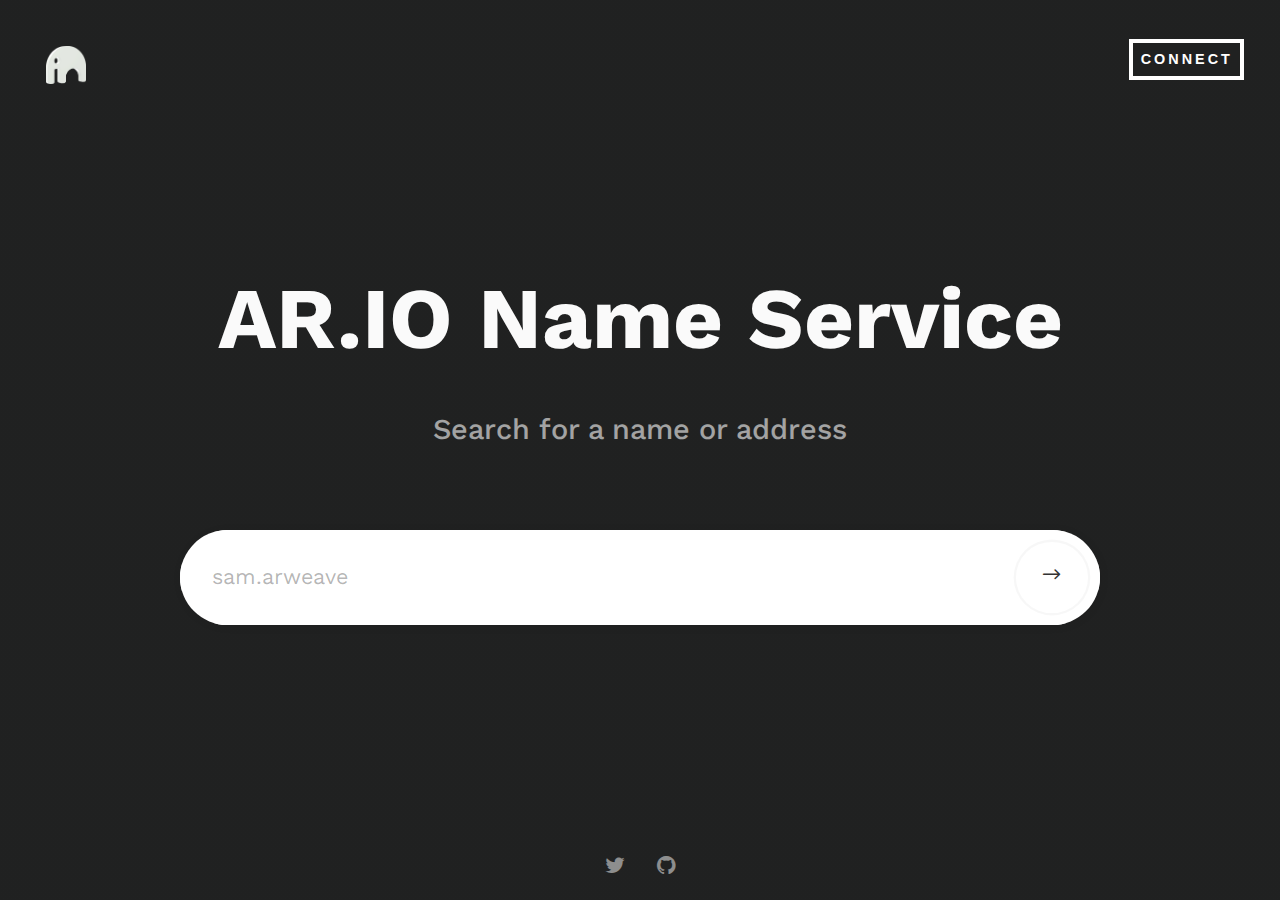
==== commit 32acfb7b: "media query mobile" ====
--- a/index-dark.html
+++ b/index-dark.html
@@ -39,7 +39,7 @@
 
   <div class="page-wrapper">
     <header>
-      <div class="brand animate"><a href="index.html"><img src="assets/img/logo-white.png" width="65" alt="" style="padding: 10px;"></a></div>
+      <div class="brand animate"><a href="index.html"><img src="assets/img/logo-white.png" width="60" alt="" style="padding: 10px;"></a></div>
       <nav>
         <div class="connect-dark">
 
--- a/assets/css/style.css
+++ b/assets/css/style.css
@@ -359,6 +359,12 @@
     font-size: 4.5rem;
 }
 
+@media only screen and (max-width: 600px) {
+  .font-size-90 {
+      font-size: 2.5rem;
+  }
+}
+
 .font-size-100 {
     font-size: 6.25rem;
 }
@@ -385,6 +391,13 @@
 
 .opacity-60 {
     opacity: .6;
+}
+
+@media only screen and (max-width: 600px) {
+  .opacity-60 {
+      opacity: .6;
+      font-size: 1rem !important;
+  }
 }
 
 .opacity-50 {
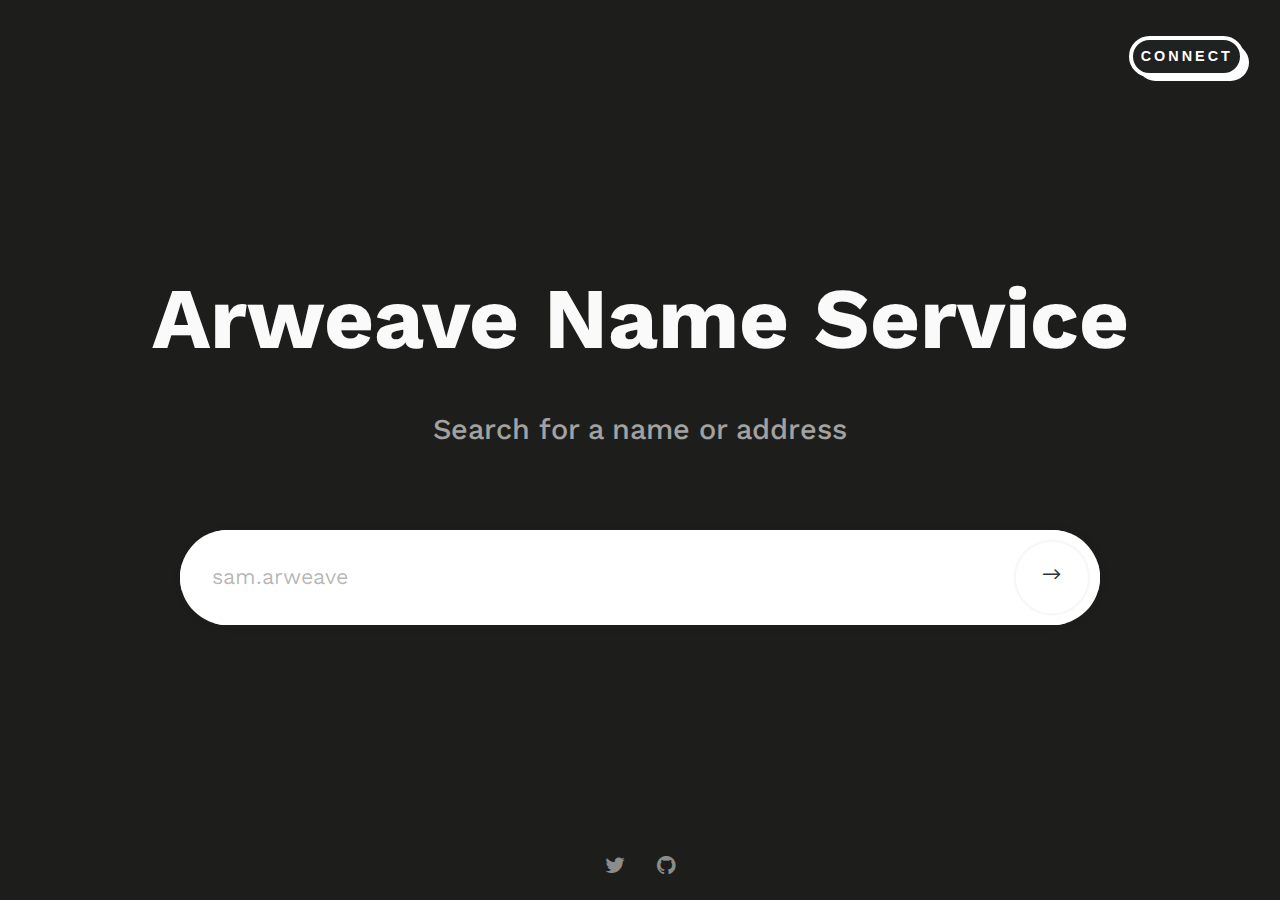
==== commit 50a0acbf: "rotating brand" ====
--- a/index-dark.html
+++ b/index-dark.html
@@ -39,7 +39,7 @@
 
   <div class="page-wrapper">
     <header>
-      <div class="brand animate"><a href="index.html"><img src="assets/img/logo-white.png" width="60" alt="" style="padding: 10px;"></a></div>
+      <div class="brand animate"><a href="index.html"><img src="assets/img/light-1-loop.gif"  width="100" alt="" style="padding: 10px;"></a></div>
       <nav>
         <div class="connect-dark">
 
@@ -57,7 +57,7 @@
     <div class="content-wrapper">
       <div class="content-main animate">
         <div class="container">
-          <h1 class="font-size-90" style="color: #fafafa !important;">AR.IO Name Service</h1>
+          <h1 class="font-size-90" style="color: #fafafa !important;">Arweave Name Service</h1>
           <h2 class="opacity-60" style="color: #fafafa !important;">Search for a name or address</h2>
           <div class="col-md-10 col-sm-10 col-md-offset-1 col-sm-offset-1">
             <form class="form">
--- a/assets/css/style.css
+++ b/assets/css/style.css
@@ -13,29 +13,29 @@
 [Table of contents]
 
 A. Basic Styling
-  -- Styling
+-- Styling
 
 B. Helpers
-  -- Animations
-  -- Universal Classes
+-- Animations
+-- Universal Classes
 
 C. Components
-  -- Background
-  -- Box
-  -- Content wrapper
-  -- Count-down
-  -- Footer
-  -- Forms
-  -- Header
-  -- Magnific popup
-  -- Map
-  -- Modal
-  -- Page wrapper
-  -- Parallax
-  -- Person
-  -- Skill
-  -- Social icons
-  -- Work;
+-- Background
+-- Box
+-- Content wrapper
+-- Count-down
+-- Footer
+-- Forms
+-- Header
+-- Magnific popup
+-- Map
+-- Modal
+-- Page wrapper
+-- Parallax
+-- Person
+-- Skill
+-- Social icons
+-- Work;
 
 ----------------------------------------------------------------------------------------------------------------------*/
 
@@ -45,191 +45,230 @@
 
 
 body, html {
-    height: 100%;
-    font-family: 'Work Sans', sans-serif;
-    font-size: 1.2rem;
-    overflow: hidden;
-    position: relative;
-    margin-right: 0 !important;
-    margin: 0;
-    /* background-image: linear-gradient(rgba(0,0,0,0.1),rgba(0,0,0,0.1)), url('../img/h.jpg'); */
-    /* background-image: linear-gradient(rgba(0,0,0,0.0),rgba(0,0,0,0.0)), url('../img/01.png'); */
-    /* background-image: linear-gradient(RGBA(243, 243, 243, .5),RGBA(243, 243, 243, .5)), url('../img/01.png'); */
-    /* background-image: linear-gradient(RGBA(243, 243, 243, .8),RGBA(243, 243, 243, .8)), url('../img/02.jpg'); */
-    /* background-image: linear-gradient(RGBA(8, 9, 9, .9),RGBA(8, 9, 9, .9)), url('../img/02.jpg'); */
-    /* background-image: linear-gradient(RGBA(243, 243, 243, .8),RGBA(243, 243, 243, .8)), url('../img/04.jpg'); */
+  height: 100%;
+  font-family: 'Work Sans', sans-serif;
+  font-size: 1.2rem;
+  overflow: hidden;
+  position: relative;
+  margin-right: 0 !important;
+  margin: 0;
+  /* background-image: linear-gradient(rgba(0,0,0,0.1),rgba(0,0,0,0.1)), url('../img/h.jpg'); */
+  /* background-image: linear-gradient(rgba(0,0,0,0.0),rgba(0,0,0,0.0)), url('../img/01.png'); */
+  /* background-image: linear-gradient(RGBA(243, 243, 243, .5),RGBA(243, 243, 243, .5)), url('../img/01.png'); */
+  /* background-image: linear-gradient(RGBA(243, 243, 243, .8),RGBA(243, 243, 243, .8)), url('../img/02.jpg'); */
+  /* background-image: linear-gradient(RGBA(8, 9, 9, .9),RGBA(8, 9, 9, .9)), url('../img/02.jpg'); */
+  /* background-image: linear-gradient(RGBA(243, 243, 243, .8),RGBA(243, 243, 243, .8)), url('../img/04.jpg'); */
 }
 
 
 .light {
   background-image: linear-gradient(RGBA(243, 243, 243, .8),RGBA(243, 243, 243, .8)), url('../img/02.jpg');
+  /* background-image: linear-gradient(RGBA(243, 243, 243, .8),RGBA(243, 243, 243, .8)), url('../img/01.png'); */
 }
 
 .dark {
-  background-image: linear-gradient(RGBA(8, 9, 9, .9),RGBA(8, 9, 9, .9)), url('../img/02.jpg');
+  background-image: linear-gradient(RGBA(29, 30, 28, 1.00),RGBA(29, 30, 28, 1.00)), url('../img/02.jpg');
 }
 
 @import url('https://fonts.googleapis.com/css?family=Inconsolata:400,700');
 
 .connect a
-     {
-        /*placement for code pen*/
-        /* margin: 10% 40%; */
-        /*Button Text Style*/
-        font-family:'Inconsolata', 'Helvetica', 'Arial',         sans-serif;
-        font-size: inherit;
-        text-align: center;
-        font-weight: bold;
-        letter-spacing: 3px;
-        text-transform: uppercase;
-        text-decoration:none;
-        /*Button Color & Border*/
-        border: 4px solid #000 ;
-        color: #000;
-        background: #fff;
-        outline: none;
-        /*Position, Display, Size*/
-        position: relative;
-        display: inline-block;
-        padding: 15px 10px 14px;
-        cursor: pointer;
-        width: auto;
-            }
+{
+  /*placement for code pen*/
+  /* margin: 10% 40%; */
+  /*Button Text Style*/
+  font-family:'Inconsolata', 'Helvetica', 'Arial',         sans-serif;
+  font-size: inherit;
+  text-align: center;
+  font-weight: bold;
+  letter-spacing: 3px;
+  text-transform: uppercase;
+  text-decoration:none;
+  /*Button Color & Border*/
+  border: 4px solid RGBA(32, 33, 33, 1.00); ;
+  color: RGBA(32, 33, 33, 1.00);;
+  background: #fff;
+  outline: none;
+  /*Position, Display, Size*/
+  position: relative;
+  display: inline-block;
+  padding: 15px 10px 14px;
+  cursor: pointer;
+  border-radius: 25px;
+  width: auto;
+}
+
 .connect a:after {
-        /*Make a:after be as big as button*/
-        position: absolute;
-        width: 100%;
-        height: 100%;
-        /*Give a:after Border & Background color*/
-        border: 2px solid #000;
-        background-color: #000;
-        /*Decide Location of a:after..this gives a           bottom right shadow*/
-        left: 4px;
-        top: 4px;
-        /*Place a:after behind button*/
-        z-index: -1;
-        content: '';
-        /*Animation/Transition Speed*/
-        -webkit-transition: all 0.5s;
-        -moz-transition: all 0.5s;
-        -o-transition: all 0.5s;
-
-         }
+  font-family:'Inconsolata', 'Helvetica', 'Arial',         sans-serif;
+  font-size: inherit;
+  text-align: center;
+  font-weight: bold;
+  letter-spacing: 3px;
+  text-transform: uppercase;
+  text-decoration:none;
+  /*Make a:after be as big as button*/
+  position: absolute;
+  width: 105%;
+  height: 115%;
+  /*Give a:after Border & Background color*/
+  /* border: 2px solid #fff; */
+  background-color: RGBA(32, 33, 33, 1.00);
+  /*Decide Location of a:after..this gives a           bottom right shadow*/
+  left: 4px;
+  top: 4px;
+  /*Place a:after behind button*/
+  border-radius: 20px;
+  z-index: -1;
+  content: '';
+  /*Animation/Transition Speed*/
+  -webkit-transition: all 0.1s;
+  -moz-transition: all 0.1s;
+  -o-transition: all 0.1s;
+
+}
 .connect a:hover {
-          top:2px;
-          left:2px;
-            }
- .connect a:hover:after   {
-         top: -2px;
-         left: -2px;
-            }
-
-            .connect-dark a
-                 {
-                    /*placement for code pen*/
-                    /* margin: 10% 40%; */
-                    /*Button Text Style*/
-                    font-family:'Inconsolata', 'Helvetica', 'Arial',         sans-serif;
-                    font-size: inherit;
-                    text-align: center;
-                    font-weight: bold;
-                    letter-spacing: 3px;
-                    text-transform: uppercase;
-                    text-decoration:none;
-                    /*Button Color & Border*/
-                    border: 4px solid #fff ;
-                    color: #fff;
-                    background: RGBA(32, 33, 33, 1.00);
-                    outline: none;
-                    /*Position, Display, Size*/
-                    position: relative;
-                    display: inline-block;
-                    padding: 15px 10px 14px;
-                    cursor: pointer;
-                    width: auto;
-                        }
-            .connect-dark a:after {
-                    /*Make a:after be as big as button*/
-                    position: absolute;
-                    width: 100%;
-                    height: 100%;
-                    /*Give a:after Border & Background color*/
-                    border: 2px solid #fff;
-                    background-color: #fff;
-                    /*Decide Location of a:after..this gives a           bottom right shadow*/
-                    left: 4px;
-                    top: 4px;
-                    /*Place a:after behind button*/
-                    z-index: -1;
-                    content: '';
-                    /*Animation/Transition Speed*/
-                    -webkit-transition: all 0.5s;
-                    -moz-transition: all 0.5s;
-                    -o-transition: all 0.5s;
-
-                     }
-            .connect-dark a:hover {
-                      top:2px;
-                      left:2px;
-                        }
-             .connect-dark a:hover:after   {
-                     top: -2px;
-                     left: -2px;
-                        }
+  top:2px;
+  background: RGBA(32, 33, 33, 1.00);
+  left:2px;
+  color: #fff;
+}
+.connect a:hover:after   {
+  top: -2px;
+  left: -2px;
+
+}
+
+.connect-dark a
+{
+  /*placement for code pen*/
+  /* margin: 10% 40%; */
+  /*Button Text Style*/
+  font-family:'Inconsolata', 'Helvetica', 'Arial',         sans-serif;
+  font-size: inherit;
+  text-align: center;
+  font-weight: bold;
+  letter-spacing: 3px;
+  text-transform: uppercase;
+  text-decoration:none;
+  /*Button Color & Border*/
+  border: 4px solid #fff ;
+  color: #fff;
+  background: RGBA(32, 33, 33, 1.00);
+  outline: none;
+  /*Position, Display, Size*/
+  position: relative;
+  display: inline-block;
+  padding: 15px 10px 14px;
+  cursor: pointer;
+  border-radius: 25px;
+  width: auto;
+}
+
+.connect-dark a:after {
+  font-family:'Inconsolata', 'Helvetica', 'Arial',         sans-serif;
+  font-size: inherit;
+  text-align: center;
+  font-weight: bold;
+  letter-spacing: 3px;
+  text-transform: uppercase;
+  text-decoration:none;
+  /*Make a:after be as big as button*/
+  position: absolute;
+  width: 105%;
+  height: 115%;
+  /*Give a:after Border & Background color*/
+  /* border: 2px solid #fff; */
+  background-color: #fff;
+  /*Decide Location of a:after..this gives a           bottom right shadow*/
+  left: 4px;
+  top: 4px;
+  /*Place a:after behind button*/
+  border-radius: 20px;
+  z-index: -1;
+  content: '';
+  /*Animation/Transition Speed*/
+  -webkit-transition: all 0.1s;
+  -moz-transition: all 0.1s;
+  -o-transition: all 0.1s;
+
+}
+.connect-dark a:hover {
+  top:2px;
+  background: #FE0230;
+  left:2px;
+}
+.connect-dark a:hover:after   {
+  top: -2px;
+  left: -2px;
+
+}
+
+/* .rotate {
+  animation: rotation 8s infinite linear;
+}
+
+@keyframes rotation {
+  from {
+    transform: rotate(0deg);
+  }
+  to {
+    transform: rotate3d(0, 1, 0.5, 3.142rad);
+  }
+} */
 
 
 a {
-    transition: .4s ease;
-    outline: none !important;
-    color: #000;
+  transition: .4s ease;
+  outline: none !important;
+  color: #000;
 }
 
 a:hover, a:focus, a:active {
-    text-decoration: none;
+  text-decoration: none;
 }
 
 a.icon i {
-    margin-right: .375rem;
-    margin-left: .375rem;
+  margin-right: .375rem;
+  margin-left: .375rem;
 }
 
 dl dt {
-    float: left;
+  float: left;
 }
 
 dl dd {
-    text-align: right;
-    margin-bottom: .375rem;
+  text-align: right;
+  margin-bottom: .375rem;
 }
 
 h1 {
-    font-size: 5rem;
-    font-weight: bold;
+  font-size: 5rem;
+  font-weight: bold;
 }
 
 h2 {
-    font-size: 1.5rem;
+  font-size: 1.5rem;
 }
 
 h4 {
-    font-size: 1.125rem;
-    font-weight: bold;
+  font-size: 1.125rem;
+  font-weight: bold;
 }
 
 h5 {
-    font-size: .875rem;
+  font-size: .875rem;
 }
 
 p {
-    opacity: .6;
+  opacity: .6;
 }
 
 img {
-    max-width: 100%;
+  max-width: 100%;
 }
 
 section {
-    margin-bottom: 2.5rem;
+  margin-bottom: 2.5rem;
 }
 
 /***********************************************************************************************************************
@@ -239,261 +278,261 @@
 /* Animate */
 
 .animate {
-    transition: .6s;
-    opacity: 0;
-    transform: scale(.98);
+  transition: .6s;
+  opacity: 0;
+  transform: scale(.98);
 }
 
 .animate.idle {
-    opacity: 1;
-    transform: scale(1);
+  opacity: 1;
+  transform: scale(1);
 }
 
 .background-wrapper, .active-slider {
-    position: absolute;
-    top: 0;
-    left: 0;
-    width: 100%;
-    height: 100%;
-    z-index: 0;
-    overflow: hidden;
+  position: absolute;
+  top: 0;
+  left: 0;
+  width: 100%;
+  height: 100%;
+  z-index: 0;
+  overflow: hidden;
 }
 
 .background-wrapper img, .active-slider img {
-    width: 100%;
-    height: auto;
+  width: 100%;
+  height: auto;
 }
 
 .background-wrapper .map, .active-slider .map {
-    height: 100%;
+  height: 100%;
 }
 
 .background-wrapper .background-color, .active-slider .background-color {
-    position: absolute;
-    top: 0;
-    left: 0;
-    width: 100%;
-    height: 100%;
-    z-index: -2;
+  position: absolute;
+  top: 0;
+  left: 0;
+  width: 100%;
+  height: 100%;
+  z-index: -2;
 }
 
 .background-wrapper .background-color.background-color-white,
 .active-slider .background-color.background-color-white {
-    background-color: #fff;
+  background-color: #fff;
 }
 
 .background-wrapper .background-color.background-color-black,
 .active-slider .background-color.background-color-black {
-    background-color: #000;
+  background-color: #000;
 }
 
 .bg-transfer {
-    background-size: cover;
-    background-position: center center;
-    position: absolute;
-    top: 0;
-    left: 0;
-    height: 100%;
-    overflow: hidden;
-    z-index: -1;
-    width: 100%;
+  background-size: cover;
+  background-position: center center;
+  position: absolute;
+  top: 0;
+  left: 0;
+  height: 100%;
+  overflow: hidden;
+  z-index: -1;
+  width: 100%;
 }
 
 .bg-transfer img {
-    display: none !important;
+  display: none !important;
 }
 
 .bg-transfer.bg-fixed {
-    background-attachment: fixed;
-    background-size: 100%;
-    background-position: top center;
+  background-attachment: fixed;
+  background-size: 100%;
+  background-position: top center;
 }
 
 .center {
-    text-align: center;
+  text-align: center;
 }
 
 .note {
-    opacity: .4;
-    font-size: .75rem;
-    margin: .5rem 0;
+  opacity: .4;
+  font-size: .75rem;
+  margin: .5rem 0;
 }
 
 .shadow {
-    box-shadow: 0 .0625rem .625rem rgba(0, 0, 0, .07);
+  box-shadow: 0 .0625rem .625rem rgba(0, 0, 0, .07);
 }
 
 .font-size-10 {
-    font-size: .625rem;
+  font-size: .625rem;
 }
 
 .font-size-20 {
-    font-size: 1.25rem;
+  font-size: 1.25rem;
 }
 
 .font-size-30 {
-    font-size: 1.875rem;
+  font-size: 1.875rem;
 }
 
 .font-size-40 {
-    font-size: 2.5rem;
+  font-size: 2.5rem;
 }
 
 .font-size-50 {
-    font-size: 3.125rem;
+  font-size: 3.125rem;
 }
 
 .font-size-60 {
-    font-size: 3.75rem;
+  font-size: 3.75rem;
 }
 
 .font-size-70 {
-    font-size: 4.375rem;
+  font-size: 4.375rem;
 }
 
 .font-size-80 {
-    font-size: 5rem;
+  font-size: 5rem;
 }
 
 .font-size-90 {
-    font-size: 4.5rem;
+  font-size: 4.5rem;
 }
 
 @media only screen and (max-width: 600px) {
   .font-size-90 {
-      font-size: 2.5rem;
+    font-size: 2.5rem;
   }
 }
 
 .font-size-100 {
-    font-size: 6.25rem;
+  font-size: 6.25rem;
 }
 
 .font-size-110 {
-    font-size: 6.875rem;
+  font-size: 6.875rem;
 }
 
 .font-size-120 {
-    font-size: 7.5rem;
+  font-size: 7.5rem;
 }
 
 .opacity-90 {
-    opacity: .9;
+  opacity: .9;
 }
 
 .opacity-80 {
-    opacity: .8;
+  opacity: .8;
 }
 
 .opacity-70 {
-    opacity: .7;
+  opacity: .7;
 }
 
 .opacity-60 {
-    opacity: .6;
+  opacity: .6;
 }
 
 @media only screen and (max-width: 600px) {
   .opacity-60 {
-      opacity: .6;
-      font-size: 1rem !important;
+    opacity: .6;
+    font-size: 1rem !important;
   }
 }
 
 .opacity-50 {
-    opacity: .5;
+  opacity: .5;
 }
 
 .opacity-40 {
-    opacity: .4;
+  opacity: .4;
 }
 
 .opacity-30 {
-    opacity: .3;
+  opacity: .3;
 }
 
 .opacity-20 {
-    opacity: .2;
+  opacity: .2;
 }
 
 .opacity-19 {
-    opacity: .19;
+  opacity: .19;
 }
 
 .opacity-18 {
-    opacity: .18;
+  opacity: .18;
 }
 
 .opacity-17 {
-    opacity: .17;
+  opacity: .17;
 }
 
 .opacity-16 {
-    opacity: .16;
+  opacity: .16;
 }
 
 .opacity-15 {
-    opacity: .15;
+  opacity: .15;
 }
 
 .opacity-14 {
-    opacity: .14;
+  opacity: .14;
 }
 
 .opacity-13 {
-    opacity: .13;
+  opacity: .13;
 }
 
 .opacity-12 {
-    opacity: .12;
+  opacity: .12;
 }
 
 .opacity-11 {
-    opacity: .11;
+  opacity: .11;
 }
 
 .opacity-10 {
-    opacity: .1;
+  opacity: .1;
 }
 
 .opacity-9 {
-    opacity: .09;
+  opacity: .09;
 }
 
 .opacity-8 {
-    opacity: .08;
+  opacity: .08;
 }
 
 .opacity-7 {
-    opacity: .07;
+  opacity: .07;
 }
 
 .opacity-6 {
-    opacity: .06;
+  opacity: .06;
 }
 
 .opacity-5 {
-    opacity: .05;
+  opacity: .05;
 }
 
 .opacity-4 {
-    opacity: .04;
+  opacity: .04;
 }
 
 .opacity-3 {
-    opacity: .03;
+  opacity: .03;
 }
 
 .opacity-2 {
-    opacity: .02;
+  opacity: .02;
 }
 
 .opacity-1 {
-    opacity: .01;
+  opacity: .01;
 }
 
 .opacity-0 {
-    opacity: ;
+  opacity: ;
 }
 
 /***********************************************************************************************************************
@@ -503,142 +542,142 @@
 /* Background */
 
 #background-content {
-    height: 100%;
-    width: 100%;
+  height: 100%;
+  width: 100%;
 }
 
 /* -- Box */
 
 .box {
-    margin-bottom: 1.875rem;
+  margin-bottom: 1.875rem;
 }
 
 .box .icon {
-    margin-top: .9375rem;
+  margin-top: .9375rem;
 }
 
 /* -- Content Wrapper */
 
 .content-wrapper {
-    display: table;
-    height: 100%;
-    width: 100%;
-    position: absolute;
+  display: table;
+  height: 100%;
+  width: 100%;
+  position: absolute;
 }
 
 .content-wrapper .content-main {
-    text-align: center;
-    z-index: 1;
-    pointer-events: none;
-    display: table-cell;
-    vertical-align: middle;
-    position: relative;
+  text-align: center;
+  z-index: 1;
+  pointer-events: none;
+  display: table-cell;
+  vertical-align: middle;
+  position: relative;
 }
 
 .content-wrapper .content-main h1 {
-    margin-bottom: 2.5rem;
+  margin-bottom: 2.5rem;
 }
 
 .content-wrapper .content-main h2 {
-    margin-top: 1.25rem;
-    margin-bottom: 2.5rem;
+  margin-top: 1.25rem;
+  margin-bottom: 2.5rem;
 }
 
 .content-wrapper .content-main form {
-    pointer-events: auto;
-    margin-top: 1.875rem;
-    margin-bottom: 1.25rem;
+  pointer-events: auto;
+  margin-top: 1.875rem;
+  margin-bottom: 1.25rem;
 }
 
 .content-wrapper .content-main .container {
-    z-index: 1;
-    position: relative;
+  z-index: 1;
+  position: relative;
 }
 
 /* -- Count Down */
 
 .count-down {
-    margin-bottom: 3.75rem;
+  margin-bottom: 3.75rem;
 }
 
 .count-down .countdown-row {
-    width: 100%;
+  width: 100%;
 }
 
 .count-down .countdown-row.countdown-show4 .countdown-section {
-    width: 25%;
+  width: 25%;
 }
 
 .count-down .countdown-row.countdown-show3 .countdown-section {
-    width: 33%;
+  width: 33%;
 }
 
 .count-down .countdown-row.countdown-show2 .countdown-section {
-    width: 50%;
+  width: 50%;
 }
 
 .count-down .countdown-row.countdown-show1 .countdown-section {
-    width: 100%;
+  width: 100%;
 }
 
 .count-down .countdown-row .countdown-section {
-    display: inline-block;
-    position: relative;
+  display: inline-block;
+  position: relative;
 }
 
 .count-down .countdown-row .countdown-amount {
-    font-size: 3.75rem;
-    font-weight: bold;
-    display: block;
-    margin-bottom: -1.25rem;
-    position: relative;
+  font-size: 3.75rem;
+  font-weight: bold;
+  display: block;
+  margin-bottom: -1.25rem;
+  position: relative;
 }
 
 .count-down .countdown-row .countdown-period {
-    opacity: .5;
-    font-size: .75rem;
-    text-transform: uppercase;
+  opacity: .5;
+  font-size: .75rem;
+  text-transform: uppercase;
 }
 
 /* -- Footer */
 
 footer {
-    position: absolute;
-    bottom: .625rem;
-    text-align: center;
-    width: 100%;
+  position: absolute;
+  bottom: .625rem;
+  text-align: center;
+  width: 100%;
 }
 
 footer .social-icons a {
-    opacity: .5;
-    color: #000;
-    padding: .3125rem .625rem;
-    display: inline-block;
-    font-size: 1.125rem;
+  opacity: .5;
+  color: #000;
+  padding: .3125rem .625rem;
+  display: inline-block;
+  font-size: 1.125rem;
 }
 
 footer .social-icons a:hover {
-    opacity: 1;
+  opacity: 1;
 }
 
 input[type="text"], input[type="email"], input[type="date"], input[type="time"],
 input[type="search"], input[type="password"], input[type="number"],
 input[type="tel"], textarea.form-control {
-    border-radius: 0;
-    transition: .3s;
-    box-shadow: none;
-    -webkit-appearance: none;
-    background-color: rgba(0, 0, 0, .03);
-    border: 0 solid transparent;
-    color: rgba(0, 0, 0, .6);
-    outline: none !important;
-    padding-top: .75rem;
-    padding-bottom: .75rem;
-    padding-left: .75rem;
-    padding-right: .75rem;
-    width: 100%;
-    height: inherit;
-    font-size: .875rem;
+  border-radius: 0;
+  transition: .3s;
+  box-shadow: none;
+  -webkit-appearance: none;
+  background-color: rgba(0, 0, 0, .03);
+  border: 0 solid transparent;
+  color: rgba(0, 0, 0, .6);
+  outline: none !important;
+  padding-top: .75rem;
+  padding-bottom: .75rem;
+  padding-left: .75rem;
+  padding-right: .75rem;
+  width: 100%;
+  height: inherit;
+  font-size: .875rem;
 }
 
 input[type="text"]:active, input[type="text"]:focus, input[type="email"]:active,
@@ -648,109 +687,109 @@
 input[type="password"]:focus, input[type="number"]:active,
 input[type="number"]:focus, input[type="tel"]:active, input[type="tel"]:focus,
 textarea.form-control:active, textarea.form-control:focus {
-    box-shadow: none;
-    background-color: rgba(0, 0, 0, .06);
-    border-color: #fff;
+  box-shadow: none;
+  background-color: rgba(0, 0, 0, .06);
+  border-color: #fff;
 }
 
 input[type="text"]:hover, input[type="email"]:hover, input[type="date"]:hover,
 input[type="time"]:hover, input[type="search"]:hover,
 input[type="password"]:hover, input[type="number"]:hover,
 input[type="tel"]:hover, textarea.form-control:hover {
-    box-shadow: none;
-    background-color: rgba(0, 0, 0, .06);
+  box-shadow: none;
+  background-color: rgba(0, 0, 0, .06);
 }
 
 form.has-background {
-    border-radius: .3125rem;
-    background-color: rgba(0, 0, 0, .3);
-    padding: 1.25rem;
+  border-radius: .3125rem;
+  background-color: rgba(0, 0, 0, .3);
+  padding: 1.25rem;
 }
 
 form.submitted .status {
-    transform: scale(1);
+  transform: scale(1);
 }
 
 form.submitted .form-group, form.submitted .input-group {
-    pointer-events: none;
+  pointer-events: none;
 }
 
 form .status {
-    transform: scale(.1);
-    transition: .4s ease;
-    top: -1.25rem;
-    right: -1.25rem;
-    position: absolute;
+  transform: scale(.1);
+  transition: .4s ease;
+  top: -1.25rem;
+  right: -1.25rem;
+  position: absolute;
 }
 
 form .status .status-icon {
-    border-radius: 50%;
-    transition: .4s ease;
-    width: 2.5rem;
-    height: 2.5rem;
-    background-color: grey;
-    color: #fff;
-    text-align: center;
-    line-height: 2.5rem;
+  border-radius: 50%;
+  transition: .4s ease;
+  width: 2.5rem;
+  height: 2.5rem;
+  background-color: grey;
+  color: #fff;
+  text-align: center;
+  line-height: 2.5rem;
 }
 
 form .status .status-icon.valid {
-    background-color: #50aa8d;
+  background-color: #50aa8d;
 }
 
 form .status .status-icon.invalid {
-    background-color: #e45544;
+  background-color: #e45544;
 }
 
 form .status i {
-    font-size: 1.125rem;
+  font-size: 1.125rem;
 }
 
 .form ::-webkit-input-placeholder {
-    color: rgba(0, 0, 0, .3);
+  color: rgba(0, 0, 0, .3);
 }
 
 .form :-moz-placeholder {
-    color: rgba(0, 0, 0, .3);
+  color: rgba(0, 0, 0, .3);
 }
 
 .form ::-moz-placeholder {
-    color: rgba(0, 0, 0, .3);
+  color: rgba(0, 0, 0, .3);
 }
 
 .form :-ms-input-placeholder {
-    color: rgba(0, 0, 0, .3);
+  color: rgba(0, 0, 0, .3);
 }
 
 .input-group {
-    box-shadow: .0625rem .0625rem .5rem rgba(0, 0, 0, .07);
-    border-radius: 3.125rem;
-    width: 100%;
-    overflow: hidden;
+  box-shadow: .0625rem .0625rem .5rem rgba(0, 0, 0, .07);
+  border-radius: 3.125rem;
+  width: 100%;
+  overflow: hidden;
 }
 
 .input-group .input-group-btn {
-    position: absolute;
-    height: 100%;
-    right: 0;
-    width: auto;
-    z-index: 5;
+  position: absolute;
+  height: 100%;
+  right: 0;
+  width: auto;
+  z-index: 5;
 }
 
 .input-group .input-group-btn .btn {
-    transform: scale(.8);
-    border-radius: 100%;
-    transition: .4s ease;
-    border: .1875rem solid rgba(0, 0, 0, .03);
-    background-color: transparent;
-    height: 100%;
-    outline: none !important;
-    width: 5rem;
-    font-size: 1.5rem;
+  transform: scale(.8);
+  border-radius: 100%;
+  transition: .4s ease;
+  border: .1875rem solid rgba(0, 0, 0, .03);
+  background-color: transparent;
+  height: 100%;
+  outline: none !important;
+  width: 5rem;
+  font-size: 1.5rem;
 }
 
 .input-group .input-group-btn .btn:hover {
-    background-color: rgba(0, 0, 0, .03);
+  background-color: rgba(0, 0, 0, .03);
 }
 
 .input-group input[type="text"], .input-group input[type="email"],
@@ -758,21 +797,21 @@
 .input-group input[type="search"], .input-group input[type="password"],
 .input-group input[type="number"], .input-group input[type="tel"],
 .input-group textarea.form-control {
-    border-radius: 0;
-    transition: .3s;
-    box-shadow: none;
-    -webkit-appearance: none;
-    background-color: #fff;
-    border: .125rem solid #fff;
-    color: rgba(0, 0, 0, .6);
-    outline: none !important;
-    padding-top: 1.5625rem;
-    padding-bottom: 1.5625rem;
-    padding-left: 1.5625rem;
-    padding-right: 1.5625rem;
-    width: 100%;
-    height: inherit;
-    font-size: 1.125rem;
+  border-radius: 0;
+  transition: .3s;
+  box-shadow: none;
+  -webkit-appearance: none;
+  background-color: #fff;
+  border: .125rem solid #fff;
+  color: rgba(0, 0, 0, .6);
+  outline: none !important;
+  padding-top: 1.5625rem;
+  padding-bottom: 1.5625rem;
+  padding-left: 1.5625rem;
+  padding-right: 1.5625rem;
+  width: 100%;
+  height: inherit;
+  font-size: 1.125rem;
 }
 
 .input-group input[type="text"]:active, .input-group input[type="text"]:focus,
@@ -787,9 +826,9 @@
 .input-group input[type="number"]:focus, .input-group input[type="tel"]:active,
 .input-group input[type="tel"]:focus, .input-group textarea.form-control:active,
 .input-group textarea.form-control:focus {
-    box-shadow: none;
-    background-color: #fff;
-    border-color: #fff;
+  box-shadow: none;
+  background-color: #fff;
+  border-color: #fff;
 }
 
 .input-group input[type="text"]:hover, .input-group input[type="email"]:hover,
@@ -798,257 +837,257 @@
 .input-group input[type="password"]:hover,
 .input-group input[type="number"]:hover, .input-group input[type="tel"]:hover,
 .input-group textarea.form-control:hover {
-    box-shadow: none;
-    background-color: #fff;
+  box-shadow: none;
+  background-color: #fff;
 }
 
 .form-group .btn {
-    padding-top: .875rem;
-    padding-bottom: .875rem;
+  padding-top: .875rem;
+  padding-bottom: .875rem;
 }
 
 /* -- Header */
 
 .page-wrapper header {
-    position: fixed;
-    z-index: 999;
-    padding: 1.875rem;
-    display: table;
-    width: 100%;
-    pointer-events: none;
+  position: fixed;
+  z-index: 999;
+  padding: 1.875rem;
+  display: table;
+  width: 100%;
+  pointer-events: none;
 }
 
 .page-wrapper header .brand {
-    text-align: left;
-    display: table-cell;
+  text-align: left;
+  display: table-cell;
+  vertical-align: middle;
+  pointer-events: auto;
+}
+
+.page-wrapper header nav {
+  display: table-cell;
+  vertical-align: middle;
+  text-align: right;
+}
+
+.page-wrapper header nav .navigation li {
+  display: inline-block;
+}
+
+.page-wrapper header nav .navigation li a {
+  padding: .3125rem .375rem;
+  font-weight: bold;
+  text-transform: uppercase;
+  font-size: .75rem;
+  pointer-events: auto;
+}
+
+/* -- Magnific Popup */
+
+.mfp-wrap {
+  z-index: 2000;
+}
+
+.mfp-bg {
+  z-index: 1999;
+}
+
+/* -- Map */
+
+#map {
+  height: 12.5rem;
+  width: 100%;
+}
+
+/* -- Modal */
+
+.modal {
+  text-align: center;
+}
+
+.modal.fade .modal-dialog {
+  transform: translate(0, 0) scale(.95);
+}
+
+.modal.fade.in .modal-dialog {
+  transform: translate(0, 0) scale(1);
+}
+
+.modal-dialog {
+  width: auto;
+  display: inline-block;
+  text-align: left;
+  vertical-align: middle;
+  max-width: 100%;
+}
+
+.modal-dialog .modal-content {
+  border-radius: 0;
+  border: none;
+}
+
+.modal-dialog .modal-content h2 {
+  font-size: 2.25rem;
+  font-weight: bold;
+}
+
+.modal-dialog .modal-content h3 {
+  font-size: 1.5rem;
+  margin-bottom: 1.875rem;
+}
+
+.modal-dialog .modal-content .modal-header {
+  border-bottom: none;
+  padding: 4.0625rem 2.8125rem;
+}
+
+.modal-dialog .modal-content .modal-header .close {
+  opacity: 1;
+  background-color: #fff;
+  padding: .625rem .875rem;
+  position: absolute;
+  top: 0;
+  right: 0;
+  margin-top: 0;
+}
+
+.modal-dialog .modal-content .modal-body {
+  padding: 2.1875rem 2.8125rem;
+}
+
+/* -- Page Wrapper */
+
+.page-wrapper {
+  position: relative;
+  height: 100%;
+  width: 100%;
+}
+
+/* -- Parallax */
+
+.parallax {
+  position: absolute;
+  bottom: 0;
+  list-style: none;
+  margin-bottom: 0;
+}
+
+.parallax img {
+  max-width: inherit;
+  width: auto;
+  position: absolute;
+  bottom: 0;
+}
+
+/* -- Person */
+
+.person h4 {
+  margin-bottom: .3125rem;
+}
+
+.person h5 {
+  opacity: .7;
+  margin-top: .3125rem;
+}
+
+.person .image {
+  border-radius: 100%;
+  height: 7.5rem;
+  width: 7.5rem;
+  position: relative;
+  overflow: hidden;
+  z-index: 1;
+  display: inline-block;
+}
+
+/* -- Skill */
+
+.skill {
+  position: relative;
+  margin-bottom: 2.5rem;
+}
+
+.skill h4 {
+  font-size: .875rem;
+  text-transform: uppercase;
+}
+
+.skill aside {
+  opacity: .8;
+  position: absolute;
+  right: 0;
+  top: 0;
+}
+
+.skill .bar {
+  position: relative;
+}
+
+.skill .bar .bar-active, .skill .bar .bar-background {
+  height: .125rem;
+  background-color: #000;
+  position: absolute;
+  top: 0;
+  left: 0;
+}
+
+.skill .bar .bar-background {
+  opacity: .2;
+  width: 100%;
+}
+
+/* -- Social Icons */
+
+.social-icons a {
+  color: #000;
+  padding: .3125rem;
+  display: inline-block;
+}
+
+/* -- Work */
+
+.work {
+  display: block;
+  position: relative;
+  margin-bottom: 1.875rem;
+}
+
+.work .description {
+  position: absolute;
+  bottom: .625rem;
+  z-index: 2;
+  left: .625rem;
+}
+
+.work .description h4 {
+  font-size: 1.125rem;
+  font-weight: bold;
+  margin-bottom: .125rem;
+  margin-top: 0;
+  background-color: #fff;
+  padding: .125rem;
+  display: inline-block;
+}
+
+.work .description h5 {
+  font-size: .875rem;
+  margin-bottom: 0;
+  margin-top: 0;
+  background-color: #fff;
+  padding: .125rem;
+}
+
+.work .image {
+  position: relative;
+  height: 13.75rem;
+  z-index: 1;
+}
+
+@media screen and (min-width: 48rem) {
+  .modal:before {
+    display: inline-block;
     vertical-align: middle;
-    pointer-events: auto;
-}
-
-.page-wrapper header nav {
-    display: table-cell;
-    vertical-align: middle;
-    text-align: right;
-}
-
-.page-wrapper header nav .navigation li {
-    display: inline-block;
-}
-
-.page-wrapper header nav .navigation li a {
-    padding: .3125rem .375rem;
-    font-weight: bold;
-    text-transform: uppercase;
-    font-size: .75rem;
-    pointer-events: auto;
-}
-
-/* -- Magnific Popup */
-
-.mfp-wrap {
-    z-index: 2000;
-}
-
-.mfp-bg {
-    z-index: 1999;
-}
-
-/* -- Map */
-
-#map {
-    height: 12.5rem;
-    width: 100%;
-}
-
-/* -- Modal */
-
-.modal {
-    text-align: center;
-}
-
-.modal.fade .modal-dialog {
-    transform: translate(0, 0) scale(.95);
-}
-
-.modal.fade.in .modal-dialog {
-    transform: translate(0, 0) scale(1);
-}
-
-.modal-dialog {
-    width: auto;
-    display: inline-block;
-    text-align: left;
-    vertical-align: middle;
-    max-width: 100%;
-}
-
-.modal-dialog .modal-content {
-    border-radius: 0;
-    border: none;
-}
-
-.modal-dialog .modal-content h2 {
-    font-size: 2.25rem;
-    font-weight: bold;
-}
-
-.modal-dialog .modal-content h3 {
-    font-size: 1.5rem;
-    margin-bottom: 1.875rem;
-}
-
-.modal-dialog .modal-content .modal-header {
-    border-bottom: none;
-    padding: 4.0625rem 2.8125rem;
-}
-
-.modal-dialog .modal-content .modal-header .close {
-    opacity: 1;
-    background-color: #fff;
-    padding: .625rem .875rem;
-    position: absolute;
-    top: 0;
-    right: 0;
-    margin-top: 0;
-}
-
-.modal-dialog .modal-content .modal-body {
-    padding: 2.1875rem 2.8125rem;
-}
-
-/* -- Page Wrapper */
-
-.page-wrapper {
-    position: relative;
+    content: " ";
     height: 100%;
-    width: 100%;
-}
-
-/* -- Parallax */
-
-.parallax {
-    position: absolute;
-    bottom: 0;
-    list-style: none;
-    margin-bottom: 0;
-}
-
-.parallax img {
-    max-width: inherit;
-    width: auto;
-    position: absolute;
-    bottom: 0;
-}
-
-/* -- Person */
-
-.person h4 {
-    margin-bottom: .3125rem;
-}
-
-.person h5 {
-    opacity: .7;
-    margin-top: .3125rem;
-}
-
-.person .image {
-    border-radius: 100%;
-    height: 7.5rem;
-    width: 7.5rem;
-    position: relative;
-    overflow: hidden;
-    z-index: 1;
-    display: inline-block;
-}
-
-/* -- Skill */
-
-.skill {
-    position: relative;
-    margin-bottom: 2.5rem;
-}
-
-.skill h4 {
-    font-size: .875rem;
-    text-transform: uppercase;
-}
-
-.skill aside {
-    opacity: .8;
-    position: absolute;
-    right: 0;
-    top: 0;
-}
-
-.skill .bar {
-    position: relative;
-}
-
-.skill .bar .bar-active, .skill .bar .bar-background {
-    height: .125rem;
-    background-color: #000;
-    position: absolute;
-    top: 0;
-    left: 0;
-}
-
-.skill .bar .bar-background {
-    opacity: .2;
-    width: 100%;
-}
-
-/* -- Social Icons */
-
-.social-icons a {
-    color: #000;
-    padding: .3125rem;
-    display: inline-block;
-}
-
-/* -- Work */
-
-.work {
-    display: block;
-    position: relative;
-    margin-bottom: 1.875rem;
-}
-
-.work .description {
-    position: absolute;
-    bottom: .625rem;
-    z-index: 2;
-    left: .625rem;
-}
-
-.work .description h4 {
-    font-size: 1.125rem;
-    font-weight: bold;
-    margin-bottom: .125rem;
-    margin-top: 0;
-    background-color: #fff;
-    padding: .125rem;
-    display: inline-block;
-}
-
-.work .description h5 {
-    font-size: .875rem;
-    margin-bottom: 0;
-    margin-top: 0;
-    background-color: #fff;
-    padding: .125rem;
-}
-
-.work .image {
-    position: relative;
-    height: 13.75rem;
-    z-index: 1;
-}
-
-@media screen and (min-width: 48rem) {
-    .modal:before {
-        display: inline-block;
-        vertical-align: middle;
-        content: " ";
-        height: 100%;
-    }
-}
+  }
+}
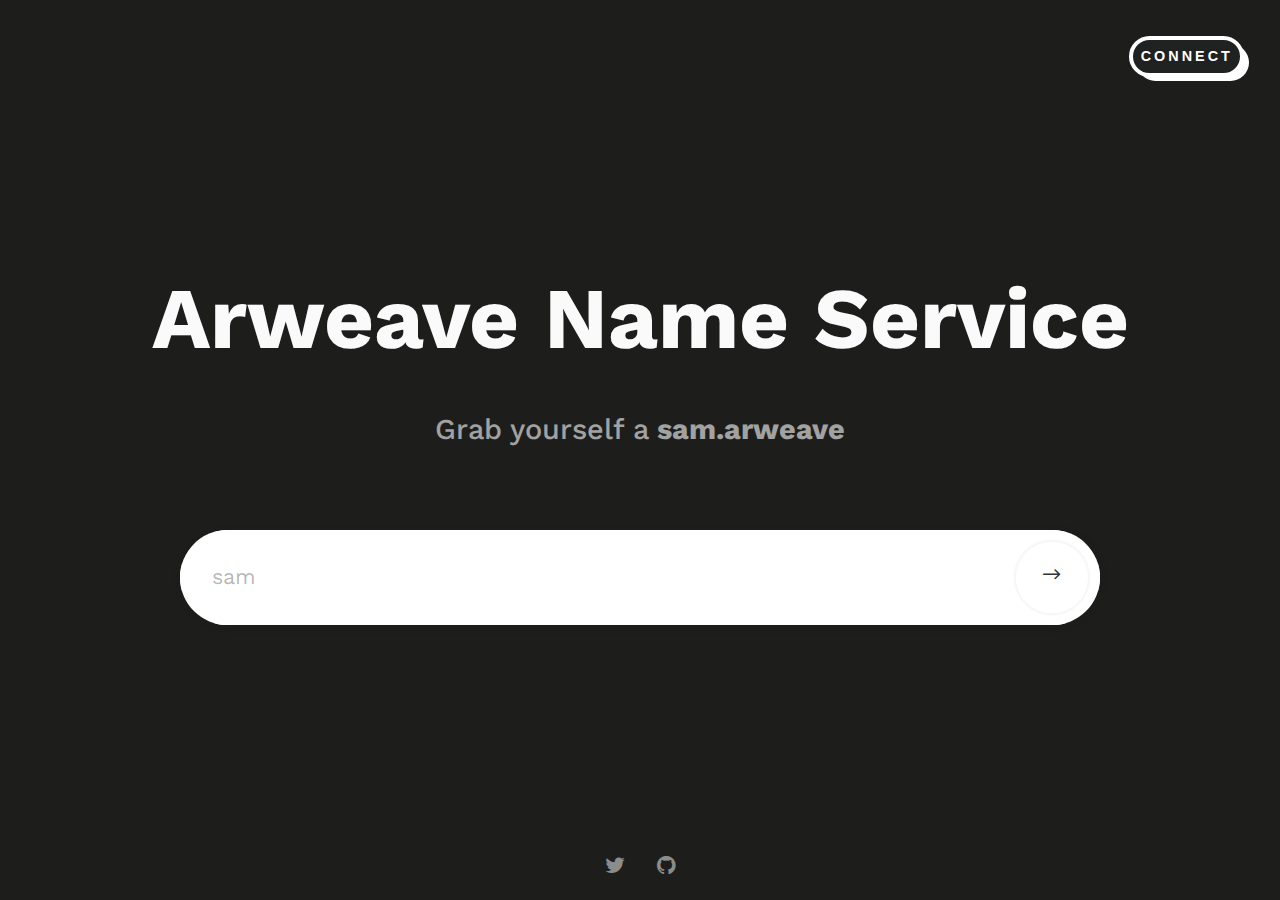
==== commit 2640d39a: "gif meta" ====
--- a/index-dark.html
+++ b/index-dark.html
@@ -8,8 +8,8 @@
     <meta name="LPB" content="">
     <meta name="Gateway Name Service"
         content="A decentralized and permanent naming system that is enabled by AR.IO Gateways and used to connect friendly names to PermaWeb apps, pages and data.">
-    <meta property="og:image" content="https://res.cloudinary.com/donw16xff/image/upload/v1654749670/slack-imgs.jpg">
-    <meta property="og:url" content="https://res.cloudinary.com/donw16xff/image/upload/v1654749670/slack-imgs.jpg">
+    <meta property="og:image" content="https://res.cloudinary.com/donw16xff/image/upload/v1654799110/l.gif">
+    <meta property="og:url" content="https://res.cloudinary.com/donw16xff/image/upload/v1654799110/l.gif">
 
   <link href="assets/fonts/font-awesome.css" rel="stylesheet" type="text/css">
   <link href="assets/fonts/elegant-fonts.css" rel="stylesheet" type="text/css">
@@ -58,11 +58,11 @@
       <div class="content-main animate">
         <div class="container">
           <h1 class="font-size-90" style="color: #fafafa !important;">Arweave Name Service</h1>
-          <h2 class="opacity-60" style="color: #fafafa !important;">Search for a name or address</h2>
+          <h2 class="opacity-60" style="color: #fafafa !important;">Grab yourself a <strong>sam.arweave</strong></h2>
           <div class="col-md-10 col-sm-10 col-md-offset-1 col-sm-offset-1">
             <form class="form">
               <div class="input-group">
-                <input type="text" class="form-control" name="email" placeholder="sam.arweave">
+                <input type="text" class="form-control" name="email" placeholder="sam">
                 <span class="input-group-btn">
                   <button class="btn" type="submit"><i class="arrow_right"></i></button>
                 </span>
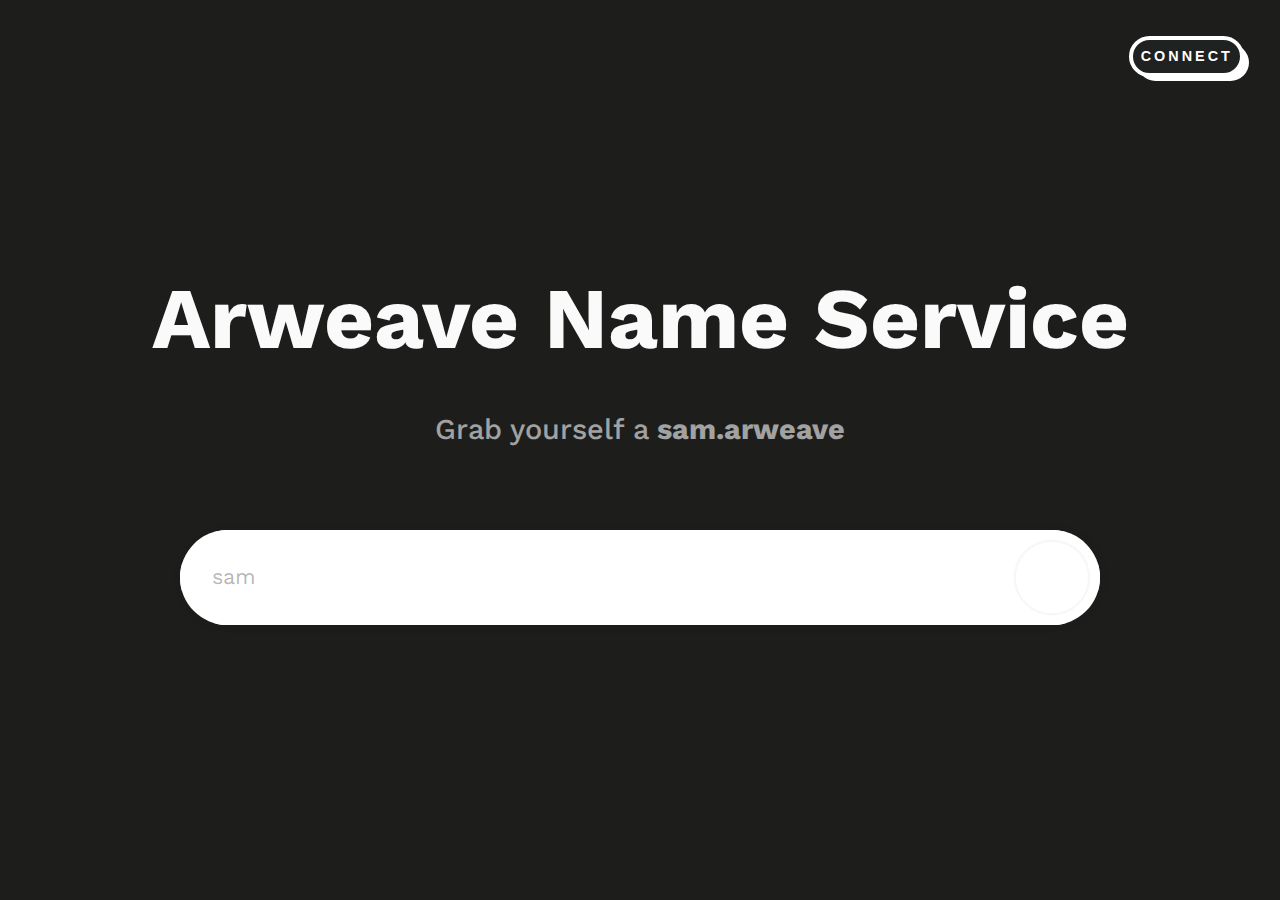
==== commit 1ba74885: "meta fix" ====
--- a/index-dark.html
+++ b/index-dark.html
@@ -5,11 +5,11 @@
   <meta charset="UTF-8"/>
   <meta name="viewport" content="width=device-width, initial-scale=1.0">
 
-    <meta name="LPB" content="">
-    <meta name="Gateway Name Service"
-        content="A decentralized and permanent naming system that is enabled by AR.IO Gateways and used to connect friendly names to PermaWeb apps, pages and data.">
+    <meta name="Gateway Name Service" content="A decentralized and permanent naming system that is enabled by AR.IO Gateways, and used to connect friendly names to PermaWeb apps, pages and data.">
     <meta property="og:image" content="https://res.cloudinary.com/donw16xff/image/upload/v1654799110/l.gif">
     <meta property="og:url" content="https://res.cloudinary.com/donw16xff/image/upload/v1654799110/l.gif">
+    <!-- <meta property="og:image" content="https://res.cloudinary.com/donw16xff/image/upload/v1654749670/slack-imgs.jpg">
+    <meta property="og:url" content="https://res.cloudinary.com/donw16xff/image/upload/v1654749670/slack-imgs.jpg">
 
   <link href="assets/fonts/font-awesome.css" rel="stylesheet" type="text/css">
   <link href="assets/fonts/elegant-fonts.css" rel="stylesheet" type="text/css">
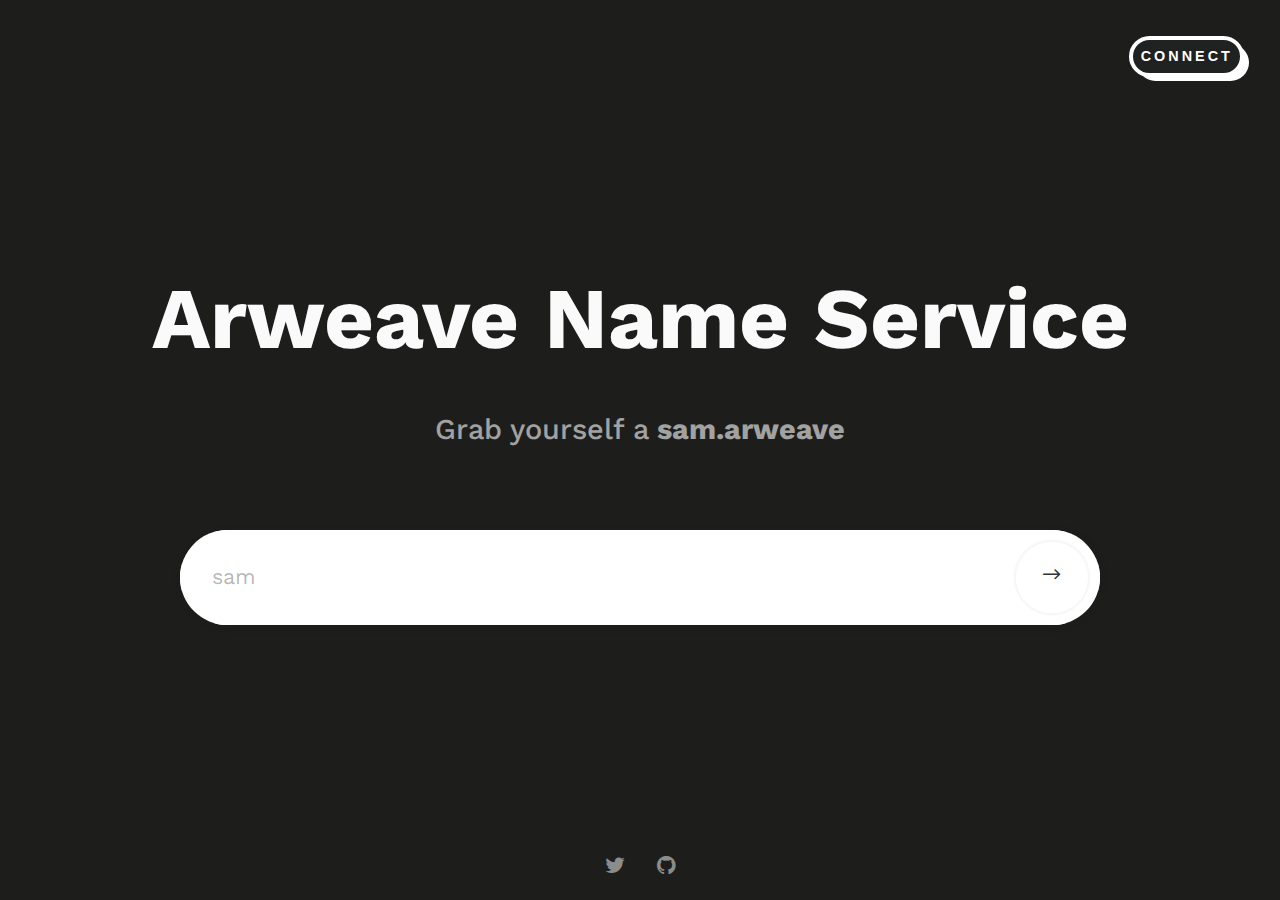
==== commit e50f1817: "meta revert" ====
--- a/index-dark.html
+++ b/index-dark.html
@@ -5,10 +5,11 @@
   <meta charset="UTF-8"/>
   <meta name="viewport" content="width=device-width, initial-scale=1.0">
 
+
     <meta name="Gateway Name Service" content="A decentralized and permanent naming system that is enabled by AR.IO Gateways, and used to connect friendly names to PermaWeb apps, pages and data.">
-    <meta property="og:image" content="https://res.cloudinary.com/donw16xff/image/upload/v1654799110/l.gif">
-    <meta property="og:url" content="https://res.cloudinary.com/donw16xff/image/upload/v1654799110/l.gif">
-    <!-- <meta property="og:image" content="https://res.cloudinary.com/donw16xff/image/upload/v1654749670/slack-imgs.jpg">
+    <!-- <meta property="og:image" content="https://res.cloudinary.com/donw16xff/image/upload/v1654799110/l.gif">
+    <meta property="og:url" content="https://res.cloudinary.com/donw16xff/image/upload/v1654799110/l.gif"> -->
+    <meta property="og:image" content="https://res.cloudinary.com/donw16xff/image/upload/v1654749670/slack-imgs.jpg">
     <meta property="og:url" content="https://res.cloudinary.com/donw16xff/image/upload/v1654749670/slack-imgs.jpg">
 
   <link href="assets/fonts/font-awesome.css" rel="stylesheet" type="text/css">
@@ -20,10 +21,7 @@
   <link rel="stylesheet" href="assets/bootstrap/css/bootstrap.css" type="text/css">
   <link rel="stylesheet" href="assets/css/magnific-popup.css" type="text/css">
   <link rel="stylesheet" href="assets/css/style.css" type="text/css">
-  <link rel="preconnect" href="https://fonts.googleapis.com">
-  <link rel="preconnect" href="https://fonts.gstatic.com" crossorigin>
-  <link rel="preconnect" href="https://fonts.googleapis.com">
-  <link rel="preconnect" href="https://fonts.gstatic.com" crossorigin>
+
   <link href="https://fonts.googleapis.com/css2?family=IBM+Plex+Sans:ital,wght@0,100;0,200;0,300;0,400;0,500;0,600;0,700;1,100;1,200;1,300;1,400;1,500;1,600;1,700&family=Karla:ital,wght@0,200;0,300;0,400;0,500;0,600;0,700;0,800;1,200;1,300;1,400;1,500;1,600;1,700;1,800&family=Work+Sans:ital,wght@0,100;0,200;0,300;0,400;0,500;0,600;0,700;0,800;0,900;1,100;1,200;1,300;1,400;1,500;1,600;1,700;1,800;1,900&display=swap" rel="stylesheet">
   <link rel="icon" type="image/png" href="assets/img/favicon-light.png" />
 
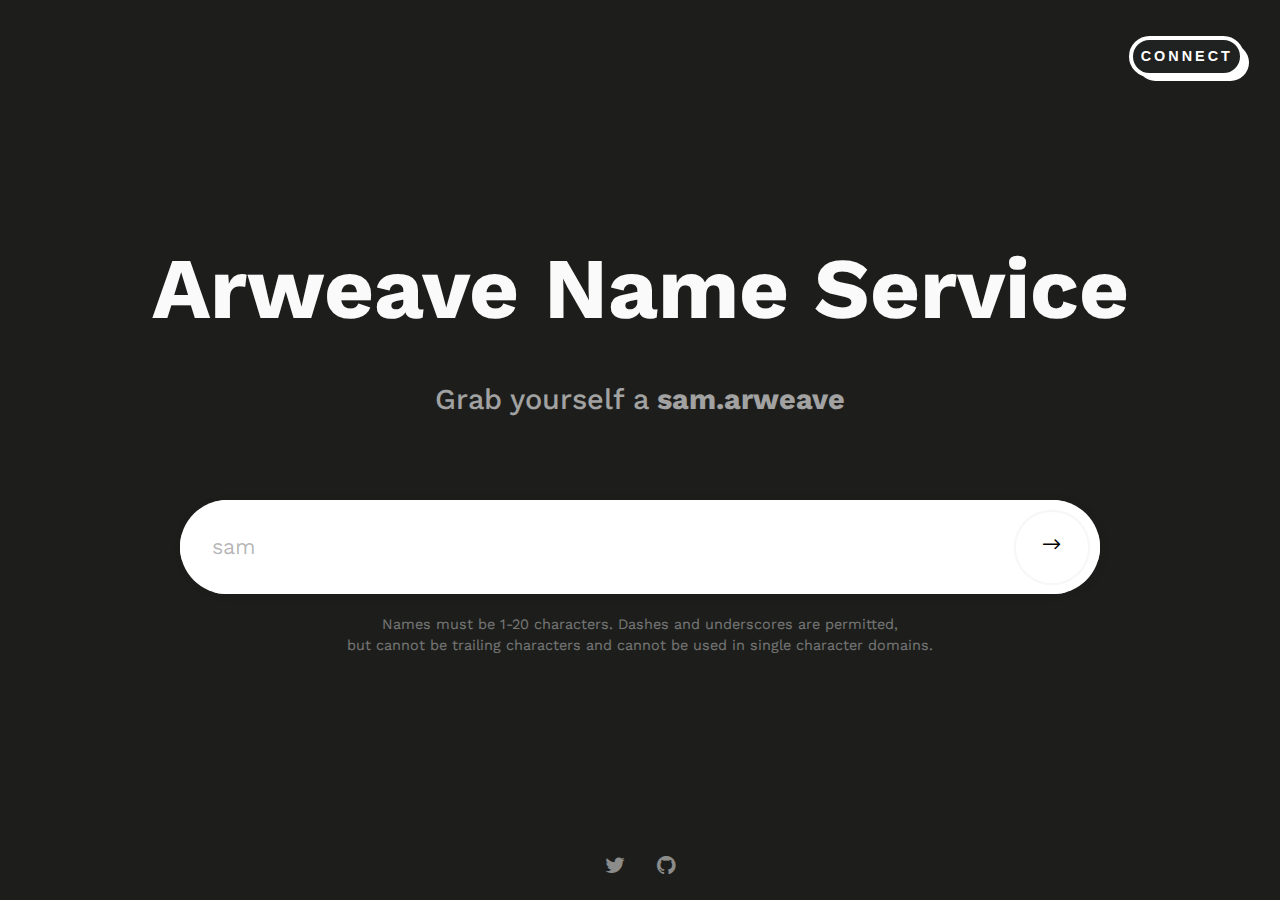
==== commit ec92f6e5: "prompt" ====
--- a/index-dark.html
+++ b/index-dark.html
@@ -62,10 +62,10 @@
               <div class="input-group">
                 <input type="text" class="form-control" name="email" placeholder="sam">
                 <span class="input-group-btn">
-                  <button class="btn" type="submit"><i class="arrow_right"></i></button>
+                  <a href="" data-toggle="modal" data-target="#name-search"><button class="btn" type="submit"><i class="arrow_right"></i></button></a>
                 </span>
               </div>
-              <!-- <p class="note">*Only relevant information, no spam</p> -->
+                <p class="note" style="padding-top: 10px; color: #fafafa !important;">Names must be 1-20 characters. Dashes and underscores are permitted, <br>but cannot be trailing characters and cannot be used in single character domains.</p>
             </form>
             <!--end form-->
           </div>
@@ -147,7 +147,45 @@
 </div>
 <!--end #wallet-->
 
-
+<!-- Name Search -->
+<div class="modal fade" id="name-search" tabindex="-1" role="dialog" aria-labelledby="name-search-label">
+  <div class="modal-dialog" role="document">
+    <div class="container">
+      <div class="modal-content" data-background-color="RGBA(244, 247, 249, 1.00)">
+        <div class="modal-header" data-background-color="RGBA(244, 247, 249, 1.00)">
+          <button type="button" class="close" data-dismiss="modal" aria-label="Close"><span aria-hidden="true">&times;</span></button>
+          <h2 class="modal-title center" style="color: RGBA(18, 18, 18, 1.00);" id="name-search-label" >It's available!</h2>
+        </div>
+        <div class="modal-body">
+          <div class="row">
+            <div class="col-md-12 col-sm-12">
+              <!-- <img src="assets/img/white-coin.gif" class="work image-popup center" width="200" alt="" style=" align-content: center !important;"> -->
+
+              <h3 class="center" style="color: RGBA(18, 18, 18, 1.00);">Burn 100 AR.IO to secure this domain.</h3>
+
+
+            <!--end work-->
+          </div>
+
+
+
+
+
+
+
+        <!--end col-md-4-->
+      </div>
+      <!--end row-->
+    </div>
+    <!--end modal-body-->
+  </div>
+  <!--end modal-content-->
+</div>
+<!--end container-->
+</div>
+<!--end modal-dialog-->
+</div>
+<!--end #Name search-->
 
 
 <script  src="assets/js/jquery-2.2.1.min.js"></script>
